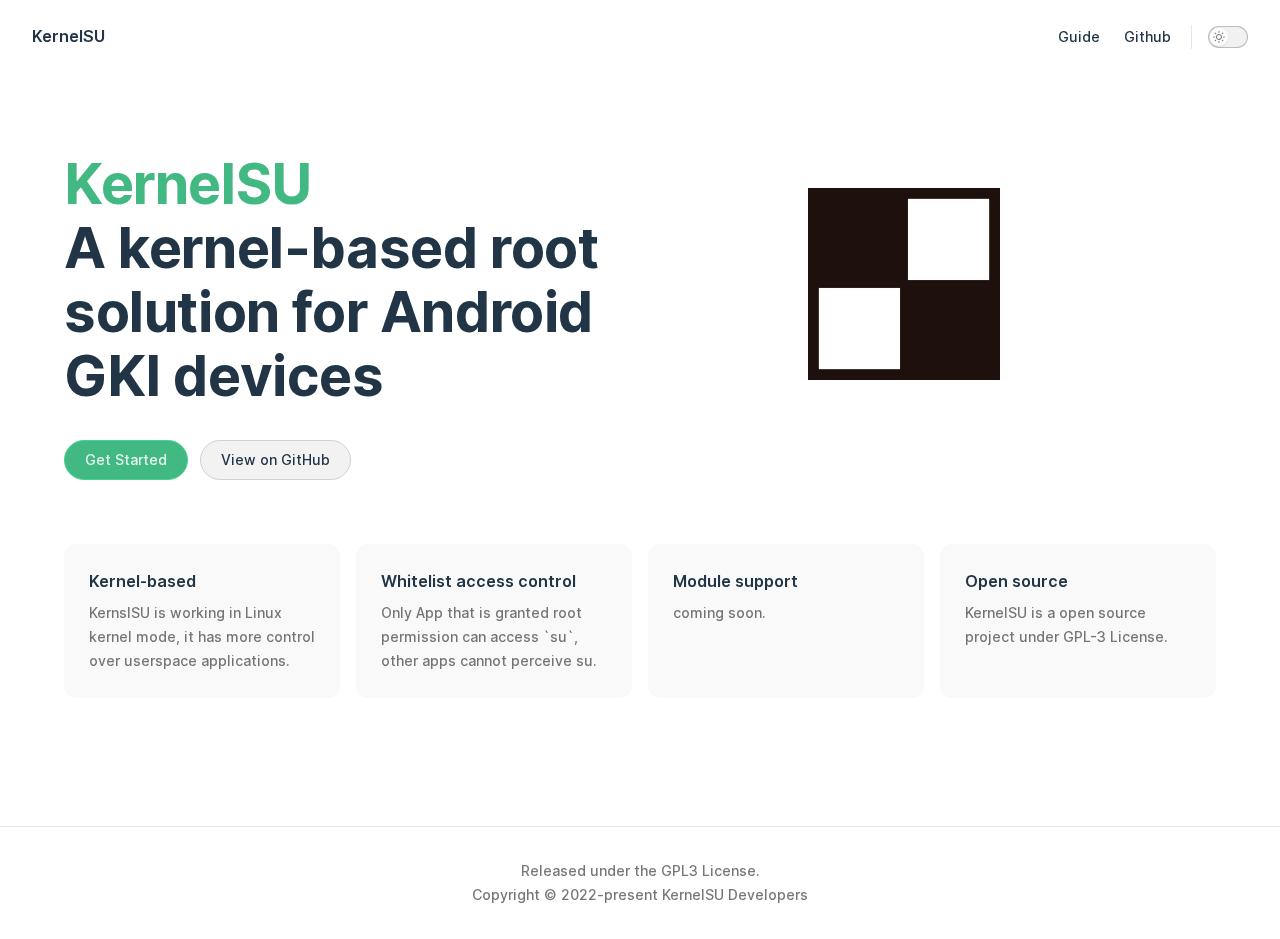
==== index.html @ 9b21b074 "deploy: 6c64096550e14b433582a5b553803258a8ca797a" ====
<!DOCTYPE html>
<html lang="en-US">
  <head>
    <meta charset="utf-8">
    <meta name="viewport" content="width=device-width,initial-scale=1">
    <title>KernelSU | KernelSU</title>
    <meta name="description" content="A kernel-based root solution for Android GKI devices">
    <link rel="stylesheet" href="/assets/style.16cf2de8.css">
    <link rel="modulepreload" href="/assets/app.21a40fd4.js">
    <link rel="modulepreload" href="/assets/index.md.8e94c11c.lean.js">
    
    <script id="check-dark-light">(()=>{const e=localStorage.getItem("vitepress-theme-appearance")||"",a=window.matchMedia("(prefers-color-scheme: dark)").matches;(!e||e==="auto"?a:e==="dark")&&document.documentElement.classList.add("dark")})();</script>
  </head>
  <body>
    <div id="app"><div class="Layout" data-v-f44a984a><!--[--><!--]--><!--[--><span tabindex="-1" data-v-151f2593></span><a href="#VPContent" class="VPSkipLink visually-hidden" data-v-151f2593> Skip to content </a><!--]--><!----><header class="VPNav no-sidebar" data-v-f44a984a data-v-8c0a9870><div class="VPNavBar" data-v-8c0a9870 data-v-1bbed88e><div class="container" data-v-1bbed88e><div class="VPNavBarTitle" data-v-1bbed88e data-v-d5925166><a class="title" href="/" data-v-d5925166><!--[--><!--]--><!----><!--[-->KernelSU<!--]--><!--[--><!--]--></a></div><div class="content" data-v-1bbed88e><!--[--><!--]--><!----><nav aria-labelledby="main-nav-aria-label" class="VPNavBarMenu menu" data-v-1bbed88e data-v-f83db6ba><span id="main-nav-aria-label" class="visually-hidden" data-v-f83db6ba>Main Navigation</span><!--[--><!--[--><a class="VPLink link VPNavBarMenuLink" href="/guide/what-is-kernelsu.html" data-v-f83db6ba data-v-47a2263e data-v-3c355974><!--[-->Guide<!--]--><!----></a><!--]--><!--[--><a class="VPLink link VPNavBarMenuLink" href="https://github.com/tiann/KernelSU" target="_blank" rel="noreferrer" data-v-f83db6ba data-v-47a2263e data-v-3c355974><!--[-->Github<!--]--><!----></a><!--]--><!--]--></nav><!----><div class="VPNavBarAppearance appearance" data-v-1bbed88e data-v-a3e7452b><button class="VPSwitch VPSwitchAppearance" type="button" role="switch" aria-label="toggle dark mode" aria-checked="false" data-v-a3e7452b data-v-481098f9 data-v-eba7420e><span class="check" data-v-eba7420e><span class="icon" data-v-eba7420e><!--[--><svg xmlns="http://www.w3.org/2000/svg" aria-hidden="true" focusable="false" viewbox="0 0 24 24" class="sun" data-v-481098f9><path d="M12,18c-3.3,0-6-2.7-6-6s2.7-6,6-6s6,2.7,6,6S15.3,18,12,18zM12,8c-2.2,0-4,1.8-4,4c0,2.2,1.8,4,4,4c2.2,0,4-1.8,4-4C16,9.8,14.2,8,12,8z"></path><path d="M12,4c-0.6,0-1-0.4-1-1V1c0-0.6,0.4-1,1-1s1,0.4,1,1v2C13,3.6,12.6,4,12,4z"></path><path d="M12,24c-0.6,0-1-0.4-1-1v-2c0-0.6,0.4-1,1-1s1,0.4,1,1v2C13,23.6,12.6,24,12,24z"></path><path d="M5.6,6.6c-0.3,0-0.5-0.1-0.7-0.3L3.5,4.9c-0.4-0.4-0.4-1,0-1.4s1-0.4,1.4,0l1.4,1.4c0.4,0.4,0.4,1,0,1.4C6.2,6.5,5.9,6.6,5.6,6.6z"></path><path d="M19.8,20.8c-0.3,0-0.5-0.1-0.7-0.3l-1.4-1.4c-0.4-0.4-0.4-1,0-1.4s1-0.4,1.4,0l1.4,1.4c0.4,0.4,0.4,1,0,1.4C20.3,20.7,20,20.8,19.8,20.8z"></path><path d="M3,13H1c-0.6,0-1-0.4-1-1s0.4-1,1-1h2c0.6,0,1,0.4,1,1S3.6,13,3,13z"></path><path d="M23,13h-2c-0.6,0-1-0.4-1-1s0.4-1,1-1h2c0.6,0,1,0.4,1,1S23.6,13,23,13z"></path><path d="M4.2,20.8c-0.3,0-0.5-0.1-0.7-0.3c-0.4-0.4-0.4-1,0-1.4l1.4-1.4c0.4-0.4,1-0.4,1.4,0s0.4,1,0,1.4l-1.4,1.4C4.7,20.7,4.5,20.8,4.2,20.8z"></path><path d="M18.4,6.6c-0.3,0-0.5-0.1-0.7-0.3c-0.4-0.4-0.4-1,0-1.4l1.4-1.4c0.4-0.4,1-0.4,1.4,0s0.4,1,0,1.4l-1.4,1.4C18.9,6.5,18.6,6.6,18.4,6.6z"></path></svg><svg xmlns="http://www.w3.org/2000/svg" aria-hidden="true" focusable="false" viewbox="0 0 24 24" class="moon" data-v-481098f9><path d="M12.1,22c-0.3,0-0.6,0-0.9,0c-5.5-0.5-9.5-5.4-9-10.9c0.4-4.8,4.2-8.6,9-9c0.4,0,0.8,0.2,1,0.5c0.2,0.3,0.2,0.8-0.1,1.1c-2,2.7-1.4,6.4,1.3,8.4c2.1,1.6,5,1.6,7.1,0c0.3-0.2,0.7-0.3,1.1-0.1c0.3,0.2,0.5,0.6,0.5,1c-0.2,2.7-1.5,5.1-3.6,6.8C16.6,21.2,14.4,22,12.1,22zM9.3,4.4c-2.9,1-5,3.6-5.2,6.8c-0.4,4.4,2.8,8.3,7.2,8.7c2.1,0.2,4.2-0.4,5.8-1.8c1.1-0.9,1.9-2.1,2.4-3.4c-2.5,0.9-5.3,0.5-7.5-1.1C9.2,11.4,8.1,7.7,9.3,4.4z"></path></svg><!--]--></span></span></button></div><!----><div class="VPFlyout VPNavBarExtra extra" data-v-1bbed88e data-v-e4361c82 data-v-6ffb57d3><button type="button" class="button" aria-haspopup="true" aria-expanded="false" aria-label="extra navigation" data-v-6ffb57d3><svg xmlns="http://www.w3.org/2000/svg" aria-hidden="true" focusable="false" viewbox="0 0 24 24" class="icon" data-v-6ffb57d3><circle cx="12" cy="12" r="2"></circle><circle cx="19" cy="12" r="2"></circle><circle cx="5" cy="12" r="2"></circle></svg></button><div class="menu" data-v-6ffb57d3><div class="VPMenu" data-v-6ffb57d3 data-v-1c5d0cfc><!----><!--[--><!--[--><!----><div class="group" data-v-e4361c82><div class="item appearance" data-v-e4361c82><p class="label" data-v-e4361c82>Appearance</p><div class="appearance-action" data-v-e4361c82><button class="VPSwitch VPSwitchAppearance" type="button" role="switch" aria-label="toggle dark mode" aria-checked="false" data-v-e4361c82 data-v-481098f9 data-v-eba7420e><span class="check" data-v-eba7420e><span class="icon" data-v-eba7420e><!--[--><svg xmlns="http://www.w3.org/2000/svg" aria-hidden="true" focusable="false" viewbox="0 0 24 24" class="sun" data-v-481098f9><path d="M12,18c-3.3,0-6-2.7-6-6s2.7-6,6-6s6,2.7,6,6S15.3,18,12,18zM12,8c-2.2,0-4,1.8-4,4c0,2.2,1.8,4,4,4c2.2,0,4-1.8,4-4C16,9.8,14.2,8,12,8z"></path><path d="M12,4c-0.6,0-1-0.4-1-1V1c0-0.6,0.4-1,1-1s1,0.4,1,1v2C13,3.6,12.6,4,12,4z"></path><path d="M12,24c-0.6,0-1-0.4-1-1v-2c0-0.6,0.4-1,1-1s1,0.4,1,1v2C13,23.6,12.6,24,12,24z"></path><path d="M5.6,6.6c-0.3,0-0.5-0.1-0.7-0.3L3.5,4.9c-0.4-0.4-0.4-1,0-1.4s1-0.4,1.4,0l1.4,1.4c0.4,0.4,0.4,1,0,1.4C6.2,6.5,5.9,6.6,5.6,6.6z"></path><path d="M19.8,20.8c-0.3,0-0.5-0.1-0.7-0.3l-1.4-1.4c-0.4-0.4-0.4-1,0-1.4s1-0.4,1.4,0l1.4,1.4c0.4,0.4,0.4,1,0,1.4C20.3,20.7,20,20.8,19.8,20.8z"></path><path d="M3,13H1c-0.6,0-1-0.4-1-1s0.4-1,1-1h2c0.6,0,1,0.4,1,1S3.6,13,3,13z"></path><path d="M23,13h-2c-0.6,0-1-0.4-1-1s0.4-1,1-1h2c0.6,0,1,0.4,1,1S23.6,13,23,13z"></path><path d="M4.2,20.8c-0.3,0-0.5-0.1-0.7-0.3c-0.4-0.4-0.4-1,0-1.4l1.4-1.4c0.4-0.4,1-0.4,1.4,0s0.4,1,0,1.4l-1.4,1.4C4.7,20.7,4.5,20.8,4.2,20.8z"></path><path d="M18.4,6.6c-0.3,0-0.5-0.1-0.7-0.3c-0.4-0.4-0.4-1,0-1.4l1.4-1.4c0.4-0.4,1-0.4,1.4,0s0.4,1,0,1.4l-1.4,1.4C18.9,6.5,18.6,6.6,18.4,6.6z"></path></svg><svg xmlns="http://www.w3.org/2000/svg" aria-hidden="true" focusable="false" viewbox="0 0 24 24" class="moon" data-v-481098f9><path d="M12.1,22c-0.3,0-0.6,0-0.9,0c-5.5-0.5-9.5-5.4-9-10.9c0.4-4.8,4.2-8.6,9-9c0.4,0,0.8,0.2,1,0.5c0.2,0.3,0.2,0.8-0.1,1.1c-2,2.7-1.4,6.4,1.3,8.4c2.1,1.6,5,1.6,7.1,0c0.3-0.2,0.7-0.3,1.1-0.1c0.3,0.2,0.5,0.6,0.5,1c-0.2,2.7-1.5,5.1-3.6,6.8C16.6,21.2,14.4,22,12.1,22zM9.3,4.4c-2.9,1-5,3.6-5.2,6.8c-0.4,4.4,2.8,8.3,7.2,8.7c2.1,0.2,4.2-0.4,5.8-1.8c1.1-0.9,1.9-2.1,2.4-3.4c-2.5,0.9-5.3,0.5-7.5-1.1C9.2,11.4,8.1,7.7,9.3,4.4z"></path></svg><!--]--></span></span></button></div></div></div><!----><!--]--><!--]--></div></div></div><!--[--><!--]--><button type="button" class="VPNavBarHamburger hamburger" aria-label="mobile navigation" aria-expanded="false" aria-controls="VPNavScreen" data-v-1bbed88e data-v-e5dd9c1c><span class="container" data-v-e5dd9c1c><span class="top" data-v-e5dd9c1c></span><span class="middle" data-v-e5dd9c1c></span><span class="bottom" data-v-e5dd9c1c></span></span></button></div></div></div><!----></header><!----><!----><div class="VPContent is-home" id="VPContent" data-v-f44a984a data-v-d981fe29><div class="VPHome" data-v-d981fe29 data-v-1db23833><!--[--><!--]--><div class="VPHero has-image VPHomeHero" data-v-1db23833 data-v-0a0d4301><div class="container" data-v-0a0d4301><div class="main" data-v-0a0d4301><h1 class="name" data-v-0a0d4301><span class="clip" data-v-0a0d4301>KernelSU</span></h1><p class="text" data-v-0a0d4301>A kernel-based root solution for Android GKI devices</p><!----><div class="actions" data-v-0a0d4301><!--[--><div class="action" data-v-0a0d4301><a class="VPButton medium brand" href="/guide/what-is-kernelsu.html" data-v-0a0d4301 data-v-53dbb8eb>Get Started</a></div><div class="action" data-v-0a0d4301><a class="VPButton medium alt" href="https://github.com/tiann/KernelSU" target="_blank" rel="noreferrer" data-v-0a0d4301 data-v-53dbb8eb>View on GitHub</a></div><!--]--></div></div><div class="image" data-v-0a0d4301><div class="image-container" data-v-0a0d4301><div class="image-bg" data-v-0a0d4301></div><!--[--><img class="VPImage image-src" src="/logo.png" alt="KernelSU" data-v-b7ac6bd3><!--]--></div></div></div></div><!--[--><!--]--><!--[--><!--]--><div class="VPFeatures VPHomeFeatures" data-v-1db23833 data-v-69662dc1><div class="container" data-v-69662dc1><div class="items" data-v-69662dc1><!--[--><div class="grid-4 item" data-v-69662dc1><span class="VPLink VPFeature" data-v-69662dc1 data-v-b8147458 data-v-3c355974><!--[--><article class="box" data-v-b8147458><!----><h2 class="title" data-v-b8147458>Kernel-based</h2><p class="details" data-v-b8147458>KernslSU is working in Linux kernel mode, it has more control over userspace applications.</p><!----></article><!--]--><!----></span></div><div class="grid-4 item" data-v-69662dc1><span class="VPLink VPFeature" data-v-69662dc1 data-v-b8147458 data-v-3c355974><!--[--><article class="box" data-v-b8147458><!----><h2 class="title" data-v-b8147458>Whitelist access control</h2><p class="details" data-v-b8147458>Only App that is granted root permission can access `su`, other apps cannot perceive su.</p><!----></article><!--]--><!----></span></div><div class="grid-4 item" data-v-69662dc1><span class="VPLink VPFeature" data-v-69662dc1 data-v-b8147458 data-v-3c355974><!--[--><article class="box" data-v-b8147458><!----><h2 class="title" data-v-b8147458>Module support</h2><p class="details" data-v-b8147458>coming soon.</p><!----></article><!--]--><!----></span></div><div class="grid-4 item" data-v-69662dc1><span class="VPLink VPFeature" data-v-69662dc1 data-v-b8147458 data-v-3c355974><!--[--><article class="box" data-v-b8147458><!----><h2 class="title" data-v-b8147458>Open source</h2><p class="details" data-v-b8147458>KernelSU is a open source project under GPL-3 License.</p><!----></article><!--]--><!----></span></div><!--]--></div></div></div><!--[--><!--]--><div style="position:relative;" data-v-1db23833><div></div></div></div></div><footer class="VPFooter" data-v-f44a984a data-v-9f24cc86><div class="container" data-v-9f24cc86><p class="message" data-v-9f24cc86>Released under the GPL3 License.</p><p class="copyright" data-v-9f24cc86>Copyright © 2022-present KernelSU Developers</p></div></footer><!--[--><!--]--></div></div>
    <script>__VP_HASH_MAP__ = JSON.parse("{\"guide_how-to-build.md\":\"c4e2e725\",\"guide_installation.md\":\"8d84f8e2\",\"guide_what-is-kernelsu.md\":\"b0ba3f4f\",\"index.md\":\"8e94c11c\"}")</script>
    <script type="module" async src="/assets/app.21a40fd4.js"></script>
    
  </body>
</html>
---- assets/style.16cf2de8.css ----
@font-face{font-family:Inter var;font-weight:100 900;font-display:swap;font-style:normal;font-named-instance:"Regular";src:url(/assets/inter-roman-cyrillic.5f2c6c8c.woff2) format("woff2");unicode-range:U+0301,U+0400-045F,U+0490-0491,U+04B0-04B1,U+2116}@font-face{font-family:Inter var;font-weight:100 900;font-display:swap;font-style:normal;font-named-instance:"Regular";src:url(/assets/inter-roman-cyrillic-ext.e75737ce.woff2) format("woff2");unicode-range:U+0460-052F,U+1C80-1C88,U+20B4,U+2DE0-2DFF,U+A640-A69F,U+FE2E-FE2F}@font-face{font-family:Inter var;font-weight:100 900;font-display:swap;font-style:normal;font-named-instance:"Regular";src:url(/assets/inter-roman-greek.d5a6d92a.woff2) format("woff2");unicode-range:U+0370-03FF}@font-face{font-family:Inter var;font-weight:100 900;font-display:swap;font-style:normal;font-named-instance:"Regular";src:url(/assets/inter-roman-greek-ext.ab0619bc.woff2) format("woff2");unicode-range:U+1F00-1FFF}@font-face{font-family:Inter var;font-weight:100 900;font-display:swap;font-style:normal;font-named-instance:"Regular";src:url(/assets/inter-roman-latin.2ed14f66.woff2) format("woff2");unicode-range:U+0000-00FF,U+0131,U+0152-0153,U+02BB-02BC,U+02C6,U+02DA,U+02DC,U+2000-206F,U+2074,U+20AC,U+2122,U+2191,U+2193,U+2212,U+2215,U+FEFF,U+FFFD}@font-face{font-family:Inter var;font-weight:100 900;font-display:swap;font-style:normal;font-named-instance:"Regular";src:url(/assets/inter-roman-latin-ext.0030eebd.woff2) format("woff2");unicode-range:U+0100-024F,U+0259,U+1E00-1EFF,U+2020,U+20A0-20AB,U+20AD-20CF,U+2113,U+2C60-2C7F,U+A720-A7FF}@font-face{font-family:Inter var;font-weight:100 900;font-display:swap;font-style:normal;font-named-instance:"Regular";src:url(/assets/inter-roman-vietnamese.14ce25a6.woff2) format("woff2");unicode-range:U+0102-0103,U+0110-0111,U+0128-0129,U+0168-0169,U+01A0-01A1,U+01AF-01B0,U+1EA0-1EF9,U+20AB}@font-face{font-family:Inter var;font-weight:100 900;font-display:swap;font-style:italic;font-named-instance:"Italic";src:url(/assets/inter-italic-cyrillic.ea42a392.woff2) format("woff2");unicode-range:U+0301,U+0400-045F,U+0490-0491,U+04B0-04B1,U+2116}@font-face{font-family:Inter var;font-weight:100 900;font-display:swap;font-style:italic;font-named-instance:"Italic";src:url(/assets/inter-italic-cyrillic-ext.33bd5a8e.woff2) format("woff2");unicode-range:U+0460-052F,U+1C80-1C88,U+20B4,U+2DE0-2DFF,U+A640-A69F,U+FE2E-FE2F}@font-face{font-family:Inter var;font-weight:100 900;font-display:swap;font-style:italic;font-named-instance:"Italic";src:url(/assets/inter-italic-greek.8f4463c4.woff2) format("woff2");unicode-range:U+0370-03FF}@font-face{font-family:Inter var;font-weight:100 900;font-display:swap;font-style:italic;font-named-instance:"Italic";src:url(/assets/inter-italic-greek-ext.4fbe9427.woff2) format("woff2");unicode-range:U+1F00-1FFF}@font-face{font-family:Inter var;font-weight:100 900;font-display:swap;font-style:italic;font-named-instance:"Italic";src:url(/assets/inter-italic-latin.bd3b6f56.woff2) format("woff2");unicode-range:U+0000-00FF,U+0131,U+0152-0153,U+02BB-02BC,U+02C6,U+02DA,U+02DC,U+2000-206F,U+2074,U+20AC,U+2122,U+2191,U+2193,U+2212,U+2215,U+FEFF,U+FFFD}@font-face{font-family:Inter var;font-weight:100 900;font-display:swap;font-style:italic;font-named-instance:"Italic";src:url(/assets/inter-italic-latin-ext.bd8920cc.woff2) format("woff2");unicode-range:U+0100-024F,U+0259,U+1E00-1EFF,U+2020,U+20A0-20AB,U+20AD-20CF,U+2113,U+2C60-2C7F,U+A720-A7FF}@font-face{font-family:Inter var;font-weight:100 900;font-display:swap;font-style:italic;font-named-instance:"Italic";src:url(/assets/inter-italic-vietnamese.6ce511fb.woff2) format("woff2");unicode-range:U+0102-0103,U+0110-0111,U+0128-0129,U+0168-0169,U+01A0-01A1,U+01AF-01B0,U+1EA0-1EF9,U+20AB}:root{--vp-c-white: #ffffff;--vp-c-white-soft: #f9f9f9;--vp-c-white-mute: #f1f1f1;--vp-c-black: #1a1a1a;--vp-c-black-pure: #000000;--vp-c-black-soft: #242424;--vp-c-black-mute: #2f2f2f;--vp-c-gray: #8e8e8e;--vp-c-gray-light-1: #aeaeae;--vp-c-gray-light-2: #c7c7c7;--vp-c-gray-light-3: #d1d1d1;--vp-c-gray-light-4: #e5e5e5;--vp-c-gray-light-5: #f2f2f2;--vp-c-gray-dark-1: #636363;--vp-c-gray-dark-2: #484848;--vp-c-gray-dark-3: #3a3a3a;--vp-c-gray-dark-4: #282828;--vp-c-gray-dark-5: #202020;--vp-c-divider-light-1: rgba(60, 60, 60, .29);--vp-c-divider-light-2: rgba(60, 60, 60, .12);--vp-c-divider-dark-1: rgba(84, 84, 84, .65);--vp-c-divider-dark-2: rgba(84, 84, 84, .48);--vp-c-text-light-1: var(--vp-c-indigo);--vp-c-text-light-2: rgba(60, 60, 60, .7);--vp-c-text-light-3: rgba(60, 60, 60, .33);--vp-c-text-light-4: rgba(60, 60, 60, .18);--vp-c-text-dark-1: rgba(255, 255, 255, .87);--vp-c-text-dark-2: rgba(235, 235, 235, .6);--vp-c-text-dark-3: rgba(235, 235, 235, .38);--vp-c-text-dark-4: rgba(235, 235, 235, .18);--vp-c-indigo: #213547;--vp-c-indigo-soft: #476582;--vp-c-indigo-light: #aac8e4;--vp-c-indigo-lighter: #c9def1;--vp-c-indigo-dark: #1d2f3f;--vp-c-indigo-darker: #14212e;--vp-c-green: #42b883;--vp-c-green-light: #42d392;--vp-c-green-lighter: #35eb9a;--vp-c-green-dark: #33a06f;--vp-c-green-darker: #155f3e;--vp-c-green-dimm-1: rgba(66, 184, 131, .5);--vp-c-green-dimm-2: rgba(66, 184, 131, .25);--vp-c-green-dimm-3: rgba(66, 184, 131, .05);--vp-c-yellow: #ffc517;--vp-c-yellow-light: #fcd253;--vp-c-yellow-lighter: #fcfc7c;--vp-c-yellow-dark: #e0ad15;--vp-c-yellow-darker: #ad850e;--vp-c-yellow-dimm-1: rgba(255, 197, 23, .5);--vp-c-yellow-dimm-2: rgba(255, 197, 23, .25);--vp-c-yellow-dimm-3: rgba(255, 197, 23, .05);--vp-c-red: #ed3c50;--vp-c-red-light: #f54e82;--vp-c-red-lighter: #fd1d7c;--vp-c-red-dark: #cd2d3f;--vp-c-red-darker: #ab2131;--vp-c-red-dimm-1: rgba(237, 60, 80, .5);--vp-c-red-dimm-2: rgba(237, 60, 80, .25);--vp-c-red-dimm-3: rgba(237, 60, 80, .05)}:root{--vp-c-bg: var(--vp-c-white);--vp-c-bg-soft: var(--vp-c-white-soft);--vp-c-bg-mute: var(--vp-c-white-mute);--vp-c-bg-alt: var(--vp-c-white-soft);--vp-c-bg-alpha-with-backdrop: rgba(255, 255, 255, .7);--vp-c-bg-alpha-without-backdrop: rgba(255, 255, 255, .95);--vp-c-bg-backdrop: rgba(0, 0, 0, .6);--vp-c-divider: var(--vp-c-divider-light-1);--vp-c-divider-light: var(--vp-c-divider-light-2);--vp-c-divider-inverse: var(--vp-c-divider-dark-1);--vp-c-divider-inverse-light: var(--vp-c-divider-dark-2);--vp-c-text-1: var(--vp-c-text-light-1);--vp-c-text-2: var(--vp-c-text-light-2);--vp-c-text-3: var(--vp-c-text-light-3);--vp-c-text-4: var(--vp-c-text-light-4);--vp-c-text-inverse-1: var(--vp-c-text-dark-1);--vp-c-text-inverse-2: var(--vp-c-text-dark-2);--vp-c-text-inverse-3: var(--vp-c-text-dark-3);--vp-c-text-inverse-4: var(--vp-c-text-dark-4);--vp-c-text-code: var(--vp-c-indigo-soft);--vp-c-brand: var(--vp-c-green);--vp-c-brand-light: var(--vp-c-green-light);--vp-c-brand-lighter: var(--vp-c-green-lighter);--vp-c-brand-dark: var(--vp-c-green-dark);--vp-c-brand-darker: var(--vp-c-green-darker);--vp-c-sponsor: #fd1d7c}.dark{--vp-c-bg: var(--vp-c-black-soft);--vp-c-bg-soft: var(--vp-c-black-mute);--vp-c-bg-mute: var(--vp-c-gray-dark-3);--vp-c-bg-alt: var(--vp-c-black);--vp-c-bg-alpha-with-backdrop: rgba(36, 36, 36, .7);--vp-c-bg-alpha-without-backdrop: rgba(36, 36, 36, .95);--vp-c-divider: var(--vp-c-divider-dark-1);--vp-c-divider-light: var(--vp-c-divider-dark-2);--vp-c-divider-inverse: var(--vp-c-divider-light-1);--vp-c-divider-inverse-light: var(--vp-c-divider-light-2);--vp-c-text-1: var(--vp-c-text-dark-1);--vp-c-text-2: var(--vp-c-text-dark-2);--vp-c-text-3: var(--vp-c-text-dark-3);--vp-c-text-4: var(--vp-c-text-dark-4);--vp-c-text-inverse-1: var(--vp-c-text-light-1);--vp-c-text-inverse-2: var(--vp-c-text-light-2);--vp-c-text-inverse-3: var(--vp-c-text-light-3);--vp-c-text-inverse-4: var(--vp-c-text-light-4);--vp-c-text-code: var(--vp-c-indigo-lighter)}:root{--vp-font-family-base: "Inter var", "Inter", ui-sans-serif, system-ui, -apple-system, BlinkMacSystemFont, "Segoe UI", Roboto, "Helvetica Neue", Helvetica, Arial, "Noto Sans", sans-serif, "Apple Color Emoji", "Segoe UI Emoji", "Segoe UI Symbol", "Noto Color Emoji";--vp-font-family-mono: ui-monospace, SFMono-Regular, "SF Mono", Menlo, Monaco, Consolas, "Liberation Mono", "Courier New", monospace}:root{--vp-shadow-1: 0 1px 2px rgba(0, 0, 0, .04), 0 1px 2px rgba(0, 0, 0, .06);--vp-shadow-2: 0 3px 12px rgba(0, 0, 0, .07), 0 1px 4px rgba(0, 0, 0, .07);--vp-shadow-3: 0 12px 32px rgba(0, 0, 0, .1), 0 2px 6px rgba(0, 0, 0, .08);--vp-shadow-4: 0 14px 44px rgba(0, 0, 0, .12), 0 3px 9px rgba(0, 0, 0, .12);--vp-shadow-5: 0 18px 56px rgba(0, 0, 0, .16), 0 4px 12px rgba(0, 0, 0, .16)}:root{--vp-z-index-local-nav: 10;--vp-z-index-nav: 20;--vp-z-index-layout-top: 30;--vp-z-index-backdrop: 40;--vp-z-index-sidebar: 50;--vp-z-index-footer: 60}:root{--vp-icon-copy: url("data:image/svg+xml,%3Csvg xmlns='http://www.w3.org/2000/svg' fill='none' height='20' width='20' stroke='rgba(128,128,128,1)' stroke-width='2' viewBox='0 0 24 24'%3E%3Cpath stroke-linecap='round' stroke-linejoin='round' d='M9 5H7a2 2 0 0 0-2 2v12a2 2 0 0 0 2 2h10a2 2 0 0 0 2-2V7a2 2 0 0 0-2-2h-2M9 5a2 2 0 0 0 2 2h2a2 2 0 0 0 2-2M9 5a2 2 0 0 1 2-2h2a2 2 0 0 1 2 2'/%3E%3C/svg%3E");--vp-icon-copied: url("data:image/svg+xml,%3Csvg xmlns='http://www.w3.org/2000/svg' fill='none' height='20' width='20' stroke='rgba(128,128,128,1)' stroke-width='2' viewBox='0 0 24 24'%3E%3Cpath stroke-linecap='round' stroke-linejoin='round' d='M9 5H7a2 2 0 0 0-2 2v12a2 2 0 0 0 2 2h10a2 2 0 0 0 2-2V7a2 2 0 0 0-2-2h-2M9 5a2 2 0 0 0 2 2h2a2 2 0 0 0 2-2M9 5a2 2 0 0 1 2-2h2a2 2 0 0 1 2 2m-6 9 2 2 4-4'/%3E%3C/svg%3E")}:root{--vp-layout-max-width: 1440px}:root{--vp-code-line-height: 1.7;--vp-code-font-size: .875em;--vp-code-block-color: var(--vp-c-text-dark-1);--vp-code-block-bg: #292d3e;--vp-code-line-highlight-color: rgba(0, 0, 0, .5);--vp-code-line-number-color: var(--vp-c-text-dark-3);--vp-code-line-diff-add-color: rgba(125, 191, 123, .1);--vp-code-line-diff-add-symbol-color: rgba(125, 191, 123, .5);--vp-code-line-diff-remove-color: rgba(255, 128, 128, .05);--vp-code-line-diff-remove-symbol-color: rgba(255, 128, 128, .5);--vp-code-line-error-color: var(--vp-c-red-dimm-2);--vp-code-line-warning-color: var(--vp-c-yellow-dimm-2);--vp-code-copy-code-hover-bg: rgba(255, 255, 255, .05);--vp-code-copy-code-active-text: var(--vp-c-text-dark-2);--vp-code-tab-text-color: var(--vp-c-text-dark-2);--vp-code-tab-bg: var(--vp-code-block-bg);--vp-code-tab-divider: var(--vp-c-divider-dark-2);--vp-code-tab-hover-text-color: var(--vp-c-text-dark-1);--vp-code-tab-active-text-color: var(--vp-c-text-dark-1);--vp-code-tab-active-bar-color: var(--vp-c-brand)}.dark{--vp-code-block-bg: var(--vp-c-black)}:root{--vp-button-brand-border: var(--vp-c-brand-light);--vp-button-brand-text: var(--vp-c-text-dark-1);--vp-button-brand-bg: var(--vp-c-brand);--vp-button-brand-hover-border: var(--vp-c-brand-light);--vp-button-brand-hover-text: var(--vp-c-text-dark-1);--vp-button-brand-hover-bg: var(--vp-c-brand-light);--vp-button-brand-active-border: var(--vp-c-brand-light);--vp-button-brand-active-text: var(--vp-c-text-dark-1);--vp-button-brand-active-bg: var(--vp-button-brand-bg);--vp-button-alt-border: var(--vp-c-gray-light-3);--vp-button-alt-text: var(--vp-c-text-light-1);--vp-button-alt-bg: var(--vp-c-gray-light-5);--vp-button-alt-hover-border: var(--vp-c-gray-light-3);--vp-button-alt-hover-text: var(--vp-c-text-light-1);--vp-button-alt-hover-bg: var(--vp-c-gray-light-4);--vp-button-alt-active-border: var(--vp-c-gray-light-3);--vp-button-alt-active-text: var(--vp-c-text-light-1);--vp-button-alt-active-bg: var(--vp-c-gray-light-3);--vp-button-sponsor-border: var(--vp-c-gray-light-3);--vp-button-sponsor-text: var(--vp-c-text-light-2);--vp-button-sponsor-bg: transparent;--vp-button-sponsor-hover-border: var(--vp-c-sponsor);--vp-button-sponsor-hover-text: var(--vp-c-sponsor);--vp-button-sponsor-hover-bg: transparent;--vp-button-sponsor-active-border: var(--vp-c-sponsor);--vp-button-sponsor-active-text: var(--vp-c-sponsor);--vp-button-sponsor-active-bg: transparent}.dark{--vp-button-brand-border: var(--vp-c-brand-light);--vp-button-brand-text: var(--vp-c-text-dark-1);--vp-button-brand-bg: var(--vp-c-brand-dark);--vp-button-brand-hover-border: var(--vp-c-brand-lighter);--vp-button-brand-hover-text: var(--vp-c-text-dark-1);--vp-button-brand-hover-bg: var(--vp-c-brand);--vp-button-brand-active-border: var(--vp-c-brand-lighter);--vp-button-brand-active-text: var(--vp-c-text-dark-1);--vp-button-brand-active-bg: var(--vp-button-brand-bg);--vp-button-alt-border: var(--vp-c-gray-dark-2);--vp-button-alt-text: var(--vp-c-text-dark-1);--vp-button-alt-bg: var(--vp-c-bg-mute);--vp-button-alt-hover-border: var(--vp-c-gray-dark-2);--vp-button-alt-hover-text: var(--vp-c-text-dark-1);--vp-button-alt-hover-bg: var(--vp-c-gray-dark-2);--vp-button-alt-active-border: var(--vp-c-gray-dark-2);--vp-button-alt-active-text: var(--vp-c-text-dark-1);--vp-button-alt-active-bg: var(--vp-button-alt-bg);--vp-button-sponsor-border: var(--vp-c-gray-dark-1);--vp-button-sponsor-text: var(--vp-c-text-dark-2)}:root{--vp-custom-block-code-font-size: 13px;--vp-custom-block-info-border: var(--vp-c-divider-light);--vp-custom-block-info-text: var(--vp-c-text-2);--vp-custom-block-info-bg: var(--vp-c-white-soft);--vp-custom-block-info-code-bg: var(--vp-c-gray-light-4);--vp-custom-block-tip-border: var(--vp-c-green-dimm-1);--vp-custom-block-tip-text: var(--vp-c-green-darker);--vp-custom-block-tip-bg: var(--vp-c-green-dimm-3);--vp-custom-block-tip-code-bg: var(--vp-custom-block-tip-bg);--vp-custom-block-warning-border: var(--vp-c-yellow-dimm-1);--vp-custom-block-warning-text: var(--vp-c-yellow-darker);--vp-custom-block-warning-bg: var(--vp-c-yellow-dimm-3);--vp-custom-block-warning-code-bg: var(--vp-custom-block-warning-bg);--vp-custom-block-danger-border: var(--vp-c-red-dimm-1);--vp-custom-block-danger-text: var(--vp-c-red-darker);--vp-custom-block-danger-bg: var(--vp-c-red-dimm-3);--vp-custom-block-danger-code-bg: var(--vp-custom-block-danger-bg);--vp-custom-block-details-border: var(--vp-custom-block-info-border);--vp-custom-block-details-text: var(--vp-custom-block-info-text);--vp-custom-block-details-bg: var(--vp-custom-block-info-bg);--vp-custom-block-details-code-bg: var(--vp-custom-block-details-bg)}.dark{--vp-custom-block-info-border: var(--vp-c-divider-light);--vp-custom-block-info-bg: var(--vp-c-black-mute);--vp-custom-block-info-code-bg: var(--vp-c-gray-dark-4);--vp-custom-block-tip-border: var(--vp-c-green-dimm-2);--vp-custom-block-tip-text: var(--vp-c-green-light);--vp-custom-block-warning-border: var(--vp-c-yellow-dimm-2);--vp-custom-block-warning-text: var(--vp-c-yellow-light);--vp-custom-block-danger-border: var(--vp-c-red-dimm-2);--vp-custom-block-danger-text: var(--vp-c-red-light)}:root{--vp-nav-height: var(--vp-nav-height-mobile);--vp-nav-height-mobile: 56px;--vp-nav-height-desktop: 72px}@media (min-width: 960px){:root{--vp-nav-height: var(--vp-nav-height-desktop)}}:root{--vp-sidebar-width: 272px}:root{--vp-home-hero-name-color: var(--vp-c-brand);--vp-home-hero-name-background: transparent;--vp-home-hero-image-background-image: none;--vp-home-hero-image-filter: none}:root{--vp-badge-info-border: var(--vp-c-divider-light);--vp-badge-info-text: var(--vp-c-text-2);--vp-badge-info-bg: var(--vp-c-white-soft);--vp-badge-tip-border: var(--vp-c-green-dimm-1);--vp-badge-tip-text: var(--vp-c-green-darker);--vp-badge-tip-bg: var(--vp-c-green-dimm-3);--vp-badge-warning-border: var(--vp-c-yellow-dimm-1);--vp-badge-warning-text: var(--vp-c-yellow-darker);--vp-badge-warning-bg: var(--vp-c-yellow-dimm-3);--vp-badge-danger-border: var(--vp-c-red-dimm-1);--vp-badge-danger-text: var(--vp-c-red-darker);--vp-badge-danger-bg: var(--vp-c-red-dimm-3)}.dark{--vp-badge-info-border: var(--vp-c-divider-light);--vp-badge-info-bg: var(--vp-c-black-mute);--vp-badge-tip-border: var(--vp-c-green-dimm-2);--vp-badge-tip-text: var(--vp-c-green-light);--vp-badge-warning-border: var(--vp-c-yellow-dimm-2);--vp-badge-warning-text: var(--vp-c-yellow-light);--vp-badge-danger-border: var(--vp-c-red-dimm-2);--vp-badge-danger-text: var(--vp-c-red-light)}*,:before,:after{box-sizing:border-box}html{line-height:1.4;font-size:16px;-webkit-text-size-adjust:100%}html.dark{color-scheme:dark}body{margin:0;width:100%;min-width:320px;min-height:100vh;line-height:24px;font-family:var(--vp-font-family-base);font-size:16px;font-weight:400;color:var(--vp-c-text-1);background-color:var(--vp-c-bg);direction:ltr;font-synthesis:none;text-rendering:optimizeLegibility;-webkit-font-smoothing:antialiased;-moz-osx-font-smoothing:grayscale}main{display:block}h1,h2,h3,h4,h5,h6{margin:0;line-height:24px;font-size:16px;font-weight:400}p{margin:0}strong,b{font-weight:600}a,area,button,[role=button],input,label,select,summary,textarea{touch-action:manipulation}a{color:inherit;text-decoration:inherit}ol,ul{list-style:none;margin:0;padding:0}blockquote{margin:0}pre,code,kbd,samp{font-family:var(--vp-font-family-mono)}img,svg,video,canvas,audio,iframe,embed,object{display:block}figure{margin:0}img,video{max-width:100%;height:auto}button,input,optgroup,select,textarea{border:0;padding:0;line-height:inherit;color:inherit}button{padding:0;font-family:inherit;background-color:transparent;background-image:none}button:enabled,[role=button]:enabled{cursor:pointer}button:focus,button:focus-visible{outline:1px dotted;outline:4px auto -webkit-focus-ring-color}button:focus:not(:focus-visible){outline:none!important}input:focus,textarea:focus,select:focus{outline:none}table{border-collapse:collapse}input{background-color:transparent}input:-ms-input-placeholder,textarea:-ms-input-placeholder{color:var(--vp-c-text-3)}input::-ms-input-placeholder,textarea::-ms-input-placeholder{color:var(--vp-c-text-3)}input::placeholder,textarea::placeholder{color:var(--vp-c-text-3)}input::-webkit-outer-spin-button,input::-webkit-inner-spin-button{-webkit-appearance:none;margin:0}input[type=number]{-moz-appearance:textfield}textarea{resize:vertical}select{-webkit-appearance:none}fieldset{margin:0;padding:0}h1,h2,h3,h4,h5,h6,p{overflow-wrap:break-word}vite-error-overlay{z-index:9999}.visually-hidden{position:absolute;width:1px;height:1px;white-space:nowrap;clip:rect(0 0 0 0);clip-path:inset(50%);overflow:hidden}.custom-block{border:1px solid transparent;border-radius:8px;padding:16px 16px 8px;line-height:24px;font-size:14px;color:var(--vp-c-text-2)}.custom-block.info{border-color:var(--vp-custom-block-info-border);color:var(--vp-custom-block-info-text);background-color:var(--vp-custom-block-info-bg)}.custom-block.info code{background-color:var(--vp-custom-block-info-code-bg)}.custom-block.tip{border-color:var(--vp-custom-block-tip-border);color:var(--vp-custom-block-tip-text);background-color:var(--vp-custom-block-tip-bg)}.custom-block.tip code{background-color:var(--vp-custom-block-tip-code-bg)}.custom-block.warning{border-color:var(--vp-custom-block-warning-border);color:var(--vp-custom-block-warning-text);background-color:var(--vp-custom-block-warning-bg)}.custom-block.warning code{background-color:var(--vp-custom-block-warning-code-bg)}.custom-block.danger{border-color:var(--vp-custom-block-danger-border);color:var(--vp-custom-block-danger-text);background-color:var(--vp-custom-block-danger-bg)}.custom-block.danger code{background-color:var(--vp-custom-block-danger-code-bg)}.custom-block.details{border-color:var(--vp-custom-block-details-border);color:var(--vp-custom-block-details-text);background-color:var(--vp-custom-block-details-bg)}.custom-block.details code{background-color:var(--vp-custom-block-details-code-bg)}.custom-block-title{font-weight:700}.custom-block p+p{margin:8px 0}.custom-block.details summary{margin:0 0 8px;font-weight:700}.custom-block.details summary+p{margin:8px 0}.custom-block a{color:inherit;font-weight:600;text-decoration:underline;transition:opacity .25s}.custom-block a:hover{opacity:.6}.custom-block code{font-size:var(--vp-custom-block-code-font-size)}.dark .vp-code-light{display:none}html:not(.dark) .vp-code-dark{display:none}.vp-code-group{margin-top:16px}.vp-code-group .tabs{position:relative;display:flex;margin-right:-24px;margin-left:-24px;padding:0 12px;background-color:var(--vp-code-tab-bg);overflow:auto}.vp-code-group .tabs:after{position:absolute;right:0;bottom:0;left:0;height:1px;background-color:var(--vp-code-tab-divider);content:""}@media (min-width: 640px){.vp-code-group .tabs{margin-right:0;margin-left:0;border-radius:8px 8px 0 0}}.vp-code-group .tabs input{position:absolute;opacity:0;pointer-events:none}.vp-code-group .tabs label{position:relative;display:inline-block;border-bottom:1px solid transparent;padding:0 12px;line-height:48px;font-size:14px;font-weight:500;color:var(--vp-code-tab-text-color);background-color:var(--vp-code-tab-bg);white-space:nowrap;cursor:pointer;transition:color .25s}.vp-code-group .tabs label:after{position:absolute;right:8px;bottom:-1px;left:8px;z-index:10;height:1px;content:"";background-color:transparent;transition:background-color .25s}.vp-code-group label:hover{color:var(--vp-code-tab-hover-text-color)}.vp-code-group input:checked+label{color:var(--vp-code-tab-active-text-color)}.vp-code-group input:checked+label:after{background-color:var(--vp-code-tab-active-bar-color)}.vp-code-group div[class*=language-]{display:none;margin-top:0!important;border-top-left-radius:0!important;border-top-right-radius:0!important}.vp-code-group div[class*=language-].active{display:block}.vp-doc h1,.vp-doc h2,.vp-doc h3,.vp-doc h4,.vp-doc h5,.vp-doc h6{position:relative;font-weight:600;outline:none}.vp-doc h1{letter-spacing:-.02em;line-height:40px;font-size:28px}.vp-doc h2{margin:48px 0 16px;border-top:1px solid var(--vp-c-divider-light);padding-top:24px;letter-spacing:-.02em;line-height:32px;font-size:24px}.vp-doc h3{margin:32px 0 0;letter-spacing:-.01em;line-height:28px;font-size:20px}.vp-doc .header-anchor{float:left;margin-left:-.87em;padding-right:.23em;font-weight:500;user-select:none;opacity:0;transition:color .25s,opacity .25s}.vp-doc h1:hover .header-anchor,.vp-doc h1 .header-anchor:focus,.vp-doc h2:hover .header-anchor,.vp-doc h2 .header-anchor:focus,.vp-doc h3:hover .header-anchor,.vp-doc h3 .header-anchor:focus,.vp-doc h4:hover .header-anchor,.vp-doc h4 .header-anchor:focus,.vp-doc h5:hover .header-anchor,.vp-doc h5 .header-anchor:focus,.vp-doc h6:hover .header-anchor,.vp-doc h6 .header-anchor:focus{opacity:1}@media (min-width: 768px){.vp-doc h1{letter-spacing:-.02em;line-height:40px;font-size:32px}}.vp-doc p,.vp-doc summary{margin:16px 0}.vp-doc p{line-height:28px}.vp-doc blockquote{margin:16px 0;border-left:2px solid var(--vp-c-divider);padding-left:16px;transition:border-color .5s}.vp-doc blockquote>p{margin:0;font-size:16px;color:var(--vp-c-text-2);transition:color .5s}.vp-doc a{font-weight:500;color:var(--vp-c-brand);text-decoration-style:dotted;transition:color .25s}.vp-doc a:hover{color:var(--vp-c-brand-dark)}.vp-doc strong{font-weight:600}.vp-doc ul,.vp-doc ol{padding-left:1.25rem;margin:16px 0}.vp-doc ul{list-style:disc}.vp-doc ol{list-style:decimal}.vp-doc li+li{margin-top:8px}.vp-doc li>ol,.vp-doc li>ul{margin:8px 0 0}.vp-doc table{display:block;border-collapse:collapse;margin:20px 0;overflow-x:auto}.vp-doc tr{border-top:1px solid var(--vp-c-divider);transition:background-color .5s}.vp-doc tr:nth-child(2n){background-color:var(--vp-c-bg-soft)}.vp-doc th,.vp-doc td{border:1px solid var(--vp-c-divider);padding:12px 16px}.vp-doc th{font-size:16px;font-weight:600;background-color:var(--vp-c-white-soft)}.dark .vp-doc th{background-color:var(--vp-c-black)}.vp-doc hr{margin:16px 0;border:none;border-top:1px solid var(--vp-c-divider-light)}.vp-doc .custom-block{margin:16px 0}.vp-doc .custom-block p{margin:8px 0;line-height:24px}.vp-doc .custom-block p:first-child{margin:0}.vp-doc .custom-block a{color:inherit;font-weight:600;text-decoration:underline;transition:opacity .25s}.vp-doc .custom-block a:hover{opacity:.6}.vp-doc .custom-block code{font-size:var(--vp-custom-block-code-font-size);font-weight:700;color:inherit}.vp-doc .custom-block div[class*=language-]{margin:8px 0}.vp-doc .custom-block div[class*=language-] code{font-weight:400;background-color:transparent}.vp-doc :not(pre,h1,h2,h3,h4,h5,h6)>code{font-size:var(--vp-code-font-size)}.vp-doc :not(pre)>code{border-radius:4px;padding:3px 6px;color:var(--vp-c-text-code);background-color:var(--vp-c-bg-mute);transition:color .5s,background-color .5s}.vp-doc h1>code,.vp-doc h2>code,.vp-doc h3>code{font-size:.9em}.vp-doc a>code{color:var(--vp-c-brand);transition:color .25s}.vp-doc a:hover>code{color:var(--vp-c-brand-dark)}.vp-doc div[class*=language-]{position:relative;margin:16px -24px;background-color:var(--vp-code-block-bg);overflow-x:auto;transition:background-color .5s}@media (min-width: 640px){.vp-doc div[class*=language-]{border-radius:8px;margin:16px 0}}@media (max-width: 639px){.vp-doc li div[class*=language-]{border-radius:8px 0 0 8px}}.vp-doc div[class*=language-]+div[class*=language-],.vp-doc div[class$=-api]+div[class*=language-],.vp-doc div[class*=language-]+div[class$=-api]>div[class*=language-]{margin-top:-8px}.vp-doc [class*=language-] pre,.vp-doc [class*=language-] code{text-align:left;white-space:pre;word-spacing:normal;word-break:normal;word-wrap:normal;-moz-tab-size:4;-o-tab-size:4;tab-size:4;-webkit-hyphens:none;-moz-hyphens:none;-ms-hyphens:none;hyphens:none}.vp-doc [class*=language-] pre{position:relative;z-index:1;margin:0;padding:16px 0;background:transparent;overflow-x:auto}.vp-doc [class*=language-] code{display:block;padding:0 24px;width:fit-content;min-width:100%;line-height:var(--vp-code-line-height);font-size:var(--vp-code-font-size);color:var(--vp-code-block-color);transition:color .5s}.vp-doc [class*=language-] code .highlighted{background-color:var(--vp-code-line-highlight-color);transition:background-color .5s;margin:0 -24px;padding:0 24px;width:calc(100% + 48px);display:inline-block}.vp-doc [class*=language-] code .highlighted.error{background-color:var(--vp-code-line-error-color)}.vp-doc [class*=language-] code .highlighted.warning{background-color:var(--vp-code-line-warning-color)}.vp-doc [class*=language-] code .diff{transition:background-color .5s;margin:0 -24px;padding:0 24px;width:calc(100% + 48px);display:inline-block}.vp-doc [class*=language-] code .diff:before{position:absolute;left:1rem}.vp-doc [class*=language-] .has-focused-lines .line:not(.has-focus){filter:blur(.095rem);opacity:.4;transition:filter .35s,opacity .35s}.vp-doc [class*=language-] .has-focused-lines .line:not(.has-focus){opacity:.7;transition:filter .35s,opacity .35s}.vp-doc [class*=language-]:hover .has-focused-lines .line:not(.has-focus){filter:blur(0);opacity:1}.vp-doc [class*=language-] code .diff.remove{background-color:var(--vp-code-line-diff-remove-color);opacity:.7}.vp-doc [class*=language-] code .diff.remove:before{content:"-";color:var(--vp-code-line-diff-remove-symbol-color)}.vp-doc [class*=language-] code .diff.add{background-color:var(--vp-code-line-diff-add-color)}.vp-doc [class*=language-] code .diff.add:before{content:"+";color:var(--vp-code-line-diff-add-symbol-color)}.vp-doc div[class*=language-].line-numbers-mode{padding-left:32px}.vp-doc .line-numbers-wrapper{position:absolute;top:0;bottom:0;left:0;z-index:3;border-right:1px solid var(--vp-c-divider-dark-2);padding-top:16px;width:32px;text-align:center;font-family:var(--vp-font-family-mono);line-height:var(--vp-code-line-height);font-size:var(--vp-code-font-size);color:var(--vp-code-line-number-color);transition:border-color .5s,color .5s}.vp-doc [class*=language-]>button.copy{position:absolute;top:8px;right:8px;z-index:3;display:block;justify-content:center;align-items:center;border-radius:4px;width:40px;height:40px;background-color:var(--vp-code-block-bg);opacity:0;cursor:pointer;background-image:var(--vp-icon-copy);background-position:50%;background-size:20px;background-repeat:no-repeat;transition:opacity .4s}.vp-doc [class*=language-]:hover>button.copy,.vp-doc [class*=language-]>button.copy:focus{opacity:1}.vp-doc [class*=language-]>button.copy:hover{background-color:var(--vp-code-copy-code-hover-bg)}.vp-doc [class*=language-]>button.copy.copied,.vp-doc [class*=language-]>button.copy:hover.copied{border-radius:0 4px 4px 0;background-color:var(--vp-code-copy-code-hover-bg);background-image:var(--vp-icon-copied)}.vp-doc [class*=language-]>button.copy.copied:before,.vp-doc [class*=language-]>button.copy:hover.copied:before{position:relative;left:-65px;display:block;border-radius:4px 0 0 4px;padding-top:8px;width:64px;height:40px;text-align:center;font-size:12px;font-weight:500;color:var(--vp-code-copy-code-active-text);background-color:var(--vp-code-copy-code-hover-bg);white-space:nowrap;content:"Copied"}.vp-doc [class*=language-]>span.lang{position:absolute;top:6px;right:12px;z-index:2;font-size:12px;font-weight:500;color:var(--vp-c-text-dark-3);transition:color .4s,opacity .4s}.vp-doc [class*=language-]:hover>button.copy+span.lang,.vp-doc [class*=language-]>button.copy:focus+span.lang{opacity:0}.vp-doc .VPTeamMembers{margin-top:24px}.vp-doc .VPTeamMembers.small.count-1 .container{margin:0!important;max-width:calc((100% - 24px)/2)!important}.vp-doc .VPTeamMembers.small.count-2 .container,.vp-doc .VPTeamMembers.small.count-3 .container{max-width:100%!important}.vp-doc .VPTeamMembers.medium.count-1 .container{margin:0!important;max-width:calc((100% - 24px)/2)!important}.vp-sponsor{border-radius:16px;overflow:hidden}.vp-sponsor.aside{border-radius:12px}.vp-sponsor-section+.vp-sponsor-section{margin-top:4px}.vp-sponsor-tier{margin-bottom:4px;text-align:center;letter-spacing:1px;line-height:24px;width:100%;font-weight:600;color:var(--vp-c-text-2);background-color:var(--vp-c-bg-soft)}.vp-sponsor.normal .vp-sponsor-tier{padding:13px 0 11px;font-size:14px}.vp-sponsor.aside .vp-sponsor-tier{padding:9px 0 7px;font-size:12px}.vp-sponsor-grid+.vp-sponsor-tier{margin-top:4px}.vp-sponsor-grid{display:flex;flex-wrap:wrap;gap:4px}.vp-sponsor-grid.xmini .vp-sponsor-grid-link{height:64px}.vp-sponsor-grid.xmini .vp-sponsor-grid-image{max-width:64px;max-height:22px}.vp-sponsor-grid.mini .vp-sponsor-grid-link{height:72px}.vp-sponsor-grid.mini .vp-sponsor-grid-image{max-width:96px;max-height:24px}.vp-sponsor-grid.small .vp-sponsor-grid-link{height:96px}.vp-sponsor-grid.small .vp-sponsor-grid-image{max-width:96px;max-height:24px}.vp-sponsor-grid.medium .vp-sponsor-grid-link{height:112px}.vp-sponsor-grid.medium .vp-sponsor-grid-image{max-width:120px;max-height:36px}.vp-sponsor-grid.big .vp-sponsor-grid-link{height:184px}.vp-sponsor-grid.big .vp-sponsor-grid-image{max-width:192px;max-height:56px}.vp-sponsor-grid[data-vp-grid="2"] .vp-sponsor-grid-item{width:calc((100% - 4px)/2)}.vp-sponsor-grid[data-vp-grid="3"] .vp-sponsor-grid-item{width:calc((100% - 4px * 2) / 3)}.vp-sponsor-grid[data-vp-grid="4"] .vp-sponsor-grid-item{width:calc((100% - 12px)/4)}.vp-sponsor-grid[data-vp-grid="5"] .vp-sponsor-grid-item{width:calc((100% - 16px)/5)}.vp-sponsor-grid[data-vp-grid="6"] .vp-sponsor-grid-item{width:calc((100% - 4px * 5) / 6)}.vp-sponsor-grid-item{flex-shrink:0;width:100%;background-color:var(--vp-c-bg-soft);transition:background-color .25s}.vp-sponsor-grid-item:hover{background-color:var(--vp-c-bg-mute)}.vp-sponsor-grid-item:hover .vp-sponsor-grid-image{filter:grayscale(0) invert(0)}.vp-sponsor-grid-item.empty:hover{background-color:var(--vp-c-bg-soft)}.dark .vp-sponsor-grid-item:hover{background-color:var(--vp-c-white-soft)}.dark .vp-sponsor-grid-item.empty:hover{background-color:var(--vp-c-black-mute)}.vp-sponsor-grid-link{display:flex}.vp-sponsor-grid-box{display:flex;justify-content:center;align-items:center;width:100%}.vp-sponsor-grid-image{max-width:100%;filter:grayscale(1);transition:filter .25s}.dark .vp-sponsor-grid-image{filter:grayscale(1) invert(1)}.VPBadge[data-v-350d3852]{display:inline-block;margin-left:2px;border:1px solid transparent;border-radius:10px;padding:0 8px;line-height:18px;font-size:12px;font-weight:600;transform:translateY(-2px)}h1 .VPBadge[data-v-350d3852],h2 .VPBadge[data-v-350d3852],h3 .VPBadge[data-v-350d3852],h4 .VPBadge[data-v-350d3852],h5 .VPBadge[data-v-350d3852],h6 .VPBadge[data-v-350d3852]{vertical-align:top}h2 .VPBadge[data-v-350d3852]{border-radius:11px;line-height:20px}.VPBadge.info[data-v-350d3852]{border-color:var(--vp-badge-info-border);color:var(--vp-badge-info-text);background-color:var(--vp-badge-info-bg)}.VPBadge.tip[data-v-350d3852]{border-color:var(--vp-badge-tip-border);color:var(--vp-badge-tip-text);background-color:var(--vp-badge-tip-bg)}.VPBadge.warning[data-v-350d3852]{border-color:var(--vp-badge-warning-border);color:var(--vp-badge-warning-text);background-color:var(--vp-badge-warning-bg)}.VPBadge.danger[data-v-350d3852]{border-color:var(--vp-badge-danger-border);color:var(--vp-badge-danger-text);background-color:var(--vp-badge-danger-bg)}.VPSkipLink[data-v-151f2593]{top:8px;left:8px;padding:8px 16px;z-index:999;border-radius:8px;font-size:12px;font-weight:700;text-decoration:none;color:var(--vp-c-brand);box-shadow:var(--vp-shadow-3);background-color:var(--vp-c-bg)}.VPSkipLink[data-v-151f2593]:focus{height:auto;width:auto;clip:auto;clip-path:none}.dark .VPSkipLink[data-v-151f2593]{color:var(--vp-c-green)}@media (min-width: 1280px){.VPSkipLink[data-v-151f2593]{top:14px;left:16px}}.VPBackdrop[data-v-c7c65b34]{position:fixed;top:0;right:0;bottom:0;left:0;z-index:var(--vp-z-index-backdrop);background:var(--vp-c-bg-backdrop);transition:opacity .5s}.VPBackdrop.fade-enter-from[data-v-c7c65b34],.VPBackdrop.fade-leave-to[data-v-c7c65b34]{opacity:0}.VPBackdrop.fade-leave-active[data-v-c7c65b34]{transition-duration:.25s}@media (min-width: 1280px){.VPBackdrop[data-v-c7c65b34]{display:none}}html:not(.dark) .VPImage.dark[data-v-b7ac6bd3]{display:none}.dark .VPImage.light[data-v-b7ac6bd3]{display:none}.VPNavBarTitle[data-v-d5925166]{flex-shrink:0;border-bottom:1px solid transparent}@media (min-width: 960px){.VPNavBarTitle.has-sidebar[data-v-d5925166]{margin-right:32px;width:calc(var(--vp-sidebar-width) - 64px);border-bottom-color:var(--vp-c-divider-light);background-color:var(--vp-c-bg-alt)}}.title[data-v-d5925166]{display:flex;align-items:center;width:100%;height:var(--vp-nav-height);font-size:16px;font-weight:600;color:var(--vp-c-text-1);transition:opacity .25s}.title[data-v-d5925166]:hover{opacity:.6}@media (min-width: 960px){.title[data-v-d5925166]{flex-shrink:0}}[data-v-d5925166] .logo{margin-right:8px;height:24px}/*! @docsearch/css 3.3.1 | MIT License | © Algolia, Inc. and contributors | https://docsearch.algolia.com */:root{--docsearch-primary-color:#5468ff;--docsearch-text-color:#1c1e21;--docsearch-spacing:12px;--docsearch-icon-stroke-width:1.4;--docsearch-highlight-color:var(--docsearch-primary-color);--docsearch-muted-color:#969faf;--docsearch-container-background:rgba(101,108,133,.8);--docsearch-logo-color:#5468ff;--docsearch-modal-width:560px;--docsearch-modal-height:600px;--docsearch-modal-background:#f5f6f7;--docsearch-modal-shadow:inset 1px 1px 0 0 hsla(0,0%,100%,.5),0 3px 8px 0 #555a64;--docsearch-searchbox-height:56px;--docsearch-searchbox-background:#ebedf0;--docsearch-searchbox-focus-background:#fff;--docsearch-searchbox-shadow:inset 0 0 0 2px var(--docsearch-primary-color);--docsearch-hit-height:56px;--docsearch-hit-color:#444950;--docsearch-hit-active-color:#fff;--docsearch-hit-background:#fff;--docsearch-hit-shadow:0 1px 3px 0 #d4d9e1;--docsearch-key-gradient:linear-gradient(-225deg,#d5dbe4,#f8f8f8);--docsearch-key-shadow:inset 0 -2px 0 0 #cdcde6,inset 0 0 1px 1px #fff,0 1px 2px 1px rgba(30,35,90,.4);--docsearch-footer-height:44px;--docsearch-footer-background:#fff;--docsearch-footer-shadow:0 -1px 0 0 #e0e3e8,0 -3px 6px 0 rgba(69,98,155,.12)}html[data-theme=dark]{--docsearch-text-color:#f5f6f7;--docsearch-container-background:rgba(9,10,17,.8);--docsearch-modal-background:#15172a;--docsearch-modal-shadow:inset 1px 1px 0 0 #2c2e40,0 3px 8px 0 #000309;--docsearch-searchbox-background:#090a11;--docsearch-searchbox-focus-background:#000;--docsearch-hit-color:#bec3c9;--docsearch-hit-shadow:none;--docsearch-hit-background:#090a11;--docsearch-key-gradient:linear-gradient(-26.5deg,#565872,#31355b);--docsearch-key-shadow:inset 0 -2px 0 0 #282d55,inset 0 0 1px 1px #51577d,0 2px 2px 0 rgba(3,4,9,.3);--docsearch-footer-background:#1e2136;--docsearch-footer-shadow:inset 0 1px 0 0 rgba(73,76,106,.5),0 -4px 8px 0 rgba(0,0,0,.2);--docsearch-logo-color:#fff;--docsearch-muted-color:#7f8497}.DocSearch-Button{align-items:center;background:var(--docsearch-searchbox-background);border:0;border-radius:40px;color:var(--docsearch-muted-color);cursor:pointer;display:flex;font-weight:500;height:36px;justify-content:space-between;margin:0 0 0 16px;padding:0 8px;user-select:none}.DocSearch-Button:active,.DocSearch-Button:focus,.DocSearch-Button:hover{background:var(--docsearch-searchbox-focus-background);box-shadow:var(--docsearch-searchbox-shadow);color:var(--docsearch-text-color);outline:none}.DocSearch-Button-Container{align-items:center;display:flex}.DocSearch-Search-Icon{stroke-width:1.6}.DocSearch-Button .DocSearch-Search-Icon{color:var(--docsearch-text-color)}.DocSearch-Button-Placeholder{font-size:1rem;padding:0 12px 0 6px}.DocSearch-Button-Keys{display:flex;min-width:calc(40px + .8em)}.DocSearch-Button-Key{align-items:center;background:var(--docsearch-key-gradient);border-radius:3px;box-shadow:var(--docsearch-key-shadow);color:var(--docsearch-muted-color);display:flex;height:18px;justify-content:center;margin-right:.4em;position:relative;padding:0 0 2px;border:0;top:-1px;width:20px}@media (max-width:768px){.DocSearch-Button-Keys,.DocSearch-Button-Placeholder{display:none}}.DocSearch--active{overflow:hidden!important}.DocSearch-Container,.DocSearch-Container *{box-sizing:border-box}.DocSearch-Container{background-color:var(--docsearch-container-background);height:100vh;left:0;position:fixed;top:0;width:100vw;z-index:200}.DocSearch-Container a{text-decoration:none}.DocSearch-Link{appearance:none;background:none;border:0;color:var(--docsearch-highlight-color);cursor:pointer;font:inherit;margin:0;padding:0}.DocSearch-Modal{background:var(--docsearch-modal-background);border-radius:6px;box-shadow:var(--docsearch-modal-shadow);flex-direction:column;margin:60px auto auto;max-width:var(--docsearch-modal-width);position:relative}.DocSearch-SearchBar{display:flex;padding:var(--docsearch-spacing) var(--docsearch-spacing) 0}.DocSearch-Form{align-items:center;background:var(--docsearch-searchbox-focus-background);border-radius:4px;box-shadow:var(--docsearch-searchbox-shadow);display:flex;height:var(--docsearch-searchbox-height);margin:0;padding:0 var(--docsearch-spacing);position:relative;width:100%}.DocSearch-Input{appearance:none;background:transparent;border:0;color:var(--docsearch-text-color);flex:1;font:inherit;font-size:1.2em;height:100%;outline:none;padding:0 0 0 8px;width:80%}.DocSearch-Input::placeholder{color:var(--docsearch-muted-color);opacity:1}.DocSearch-Input::-webkit-search-cancel-button,.DocSearch-Input::-webkit-search-decoration,.DocSearch-Input::-webkit-search-results-button,.DocSearch-Input::-webkit-search-results-decoration{display:none}.DocSearch-LoadingIndicator,.DocSearch-MagnifierLabel,.DocSearch-Reset{margin:0;padding:0}.DocSearch-MagnifierLabel,.DocSearch-Reset{align-items:center;color:var(--docsearch-highlight-color);display:flex;justify-content:center}.DocSearch-Container--Stalled .DocSearch-MagnifierLabel,.DocSearch-LoadingIndicator{display:none}.DocSearch-Container--Stalled .DocSearch-LoadingIndicator{align-items:center;color:var(--docsearch-highlight-color);display:flex;justify-content:center}@media screen and (prefers-reduced-motion:reduce){.DocSearch-Reset{animation:none;appearance:none;background:none;border:0;border-radius:50%;color:var(--docsearch-icon-color);cursor:pointer;right:0;stroke-width:var(--docsearch-icon-stroke-width)}}.DocSearch-Reset{animation:fade-in .1s ease-in forwards;appearance:none;background:none;border:0;border-radius:50%;color:var(--docsearch-icon-color);cursor:pointer;padding:2px;right:0;stroke-width:var(--docsearch-icon-stroke-width)}.DocSearch-Reset[hidden]{display:none}.DocSearch-Reset:hover{color:var(--docsearch-highlight-color)}.DocSearch-LoadingIndicator svg,.DocSearch-MagnifierLabel svg{height:24px;width:24px}.DocSearch-Cancel{display:none}.DocSearch-Dropdown{max-height:calc(var(--docsearch-modal-height) - var(--docsearch-searchbox-height) - var(--docsearch-spacing) - var(--docsearch-footer-height));min-height:var(--docsearch-spacing);overflow-y:auto;overflow-y:overlay;padding:0 var(--docsearch-spacing);scrollbar-color:var(--docsearch-muted-color) var(--docsearch-modal-background);scrollbar-width:thin}.DocSearch-Dropdown::-webkit-scrollbar{width:12px}.DocSearch-Dropdown::-webkit-scrollbar-track{background:transparent}.DocSearch-Dropdown::-webkit-scrollbar-thumb{background-color:var(--docsearch-muted-color);border:3px solid var(--docsearch-modal-background);border-radius:20px}.DocSearch-Dropdown ul{list-style:none;margin:0;padding:0}.DocSearch-Label{font-size:.75em;line-height:1.6em}.DocSearch-Help,.DocSearch-Label{color:var(--docsearch-muted-color)}.DocSearch-Help{font-size:.9em;margin:0;user-select:none}.DocSearch-Title{font-size:1.2em}.DocSearch-Logo a{display:flex}.DocSearch-Logo svg{color:var(--docsearch-logo-color);margin-left:8px}.DocSearch-Hits:last-of-type{margin-bottom:24px}.DocSearch-Hits mark{background:none;color:var(--docsearch-highlight-color)}.DocSearch-HitsFooter{color:var(--docsearch-muted-color);display:flex;font-size:.85em;justify-content:center;margin-bottom:var(--docsearch-spacing);padding:var(--docsearch-spacing)}.DocSearch-HitsFooter a{border-bottom:1px solid;color:inherit}.DocSearch-Hit{border-radius:4px;display:flex;padding-bottom:4px;position:relative}@media screen and (prefers-reduced-motion:reduce){.DocSearch-Hit--deleting{transition:none}}.DocSearch-Hit--deleting{opacity:0;transition:all .25s linear}@media screen and (prefers-reduced-motion:reduce){.DocSearch-Hit--favoriting{transition:none}}.DocSearch-Hit--favoriting{transform:scale(0);transform-origin:top center;transition:all .25s linear;transition-delay:.25s}.DocSearch-Hit a{background:var(--docsearch-hit-background);border-radius:4px;box-shadow:var(--docsearch-hit-shadow);display:block;padding-left:var(--docsearch-spacing);width:100%}.DocSearch-Hit-source{background:var(--docsearch-modal-background);color:var(--docsearch-highlight-color);font-size:.85em;font-weight:600;line-height:32px;margin:0 -4px;padding:8px 4px 0;position:sticky;top:0;z-index:10}.DocSearch-Hit-Tree{color:var(--docsearch-muted-color);height:var(--docsearch-hit-height);opacity:.5;stroke-width:var(--docsearch-icon-stroke-width);width:24px}.DocSearch-Hit[aria-selected=true] a{background-color:var(--docsearch-highlight-color)}.DocSearch-Hit[aria-selected=true] mark{text-decoration:underline}.DocSearch-Hit-Container{align-items:center;color:var(--docsearch-hit-color);display:flex;flex-direction:row;height:var(--docsearch-hit-height);padding:0 var(--docsearch-spacing) 0 0}.DocSearch-Hit-icon{height:20px;width:20px}.DocSearch-Hit-action,.DocSearch-Hit-icon{color:var(--docsearch-muted-color);stroke-width:var(--docsearch-icon-stroke-width)}.DocSearch-Hit-action{align-items:center;display:flex;height:22px;width:22px}.DocSearch-Hit-action svg{display:block;height:18px;width:18px}.DocSearch-Hit-action+.DocSearch-Hit-action{margin-left:6px}.DocSearch-Hit-action-button{appearance:none;background:none;border:0;border-radius:50%;color:inherit;cursor:pointer;padding:2px}svg.DocSearch-Hit-Select-Icon{display:none}.DocSearch-Hit[aria-selected=true] .DocSearch-Hit-Select-Icon{display:block}.DocSearch-Hit-action-button:focus,.DocSearch-Hit-action-button:hover{background:rgba(0,0,0,.2);transition:background-color .1s ease-in}@media screen and (prefers-reduced-motion:reduce){.DocSearch-Hit-action-button:focus,.DocSearch-Hit-action-button:hover{transition:none}}.DocSearch-Hit-action-button:focus path,.DocSearch-Hit-action-button:hover path{fill:#fff}.DocSearch-Hit-content-wrapper{display:flex;flex:1 1 auto;flex-direction:column;font-weight:500;justify-content:center;line-height:1.2em;margin:0 8px;overflow-x:hidden;position:relative;text-overflow:ellipsis;white-space:nowrap;width:80%}.DocSearch-Hit-title{font-size:.9em}.DocSearch-Hit-path{color:var(--docsearch-muted-color);font-size:.75em}.DocSearch-Hit[aria-selected=true] .DocSearch-Hit-action,.DocSearch-Hit[aria-selected=true] .DocSearch-Hit-icon,.DocSearch-Hit[aria-selected=true] .DocSearch-Hit-path,.DocSearch-Hit[aria-selected=true] .DocSearch-Hit-text,.DocSearch-Hit[aria-selected=true] .DocSearch-Hit-title,.DocSearch-Hit[aria-selected=true] .DocSearch-Hit-Tree,.DocSearch-Hit[aria-selected=true] mark{color:var(--docsearch-hit-active-color)!important}@media screen and (prefers-reduced-motion:reduce){.DocSearch-Hit-action-button:focus,.DocSearch-Hit-action-button:hover{background:rgba(0,0,0,.2);transition:none}}.DocSearch-ErrorScreen,.DocSearch-NoResults,.DocSearch-StartScreen{font-size:.9em;margin:0 auto;padding:36px 0;text-align:center;width:80%}.DocSearch-Screen-Icon{color:var(--docsearch-muted-color);padding-bottom:12px}.DocSearch-NoResults-Prefill-List{display:inline-block;padding-bottom:24px;text-align:left}.DocSearch-NoResults-Prefill-List ul{display:inline-block;padding:8px 0 0}.DocSearch-NoResults-Prefill-List li{list-style-position:inside;list-style-type:"\bb  "}.DocSearch-Prefill{appearance:none;background:none;border:0;border-radius:1em;color:var(--docsearch-highlight-color);cursor:pointer;display:inline-block;font-size:1em;font-weight:700;padding:0}.DocSearch-Prefill:focus,.DocSearch-Prefill:hover{outline:none;text-decoration:underline}.DocSearch-Footer{align-items:center;background:var(--docsearch-footer-background);border-radius:0 0 8px 8px;box-shadow:var(--docsearch-footer-shadow);display:flex;flex-direction:row-reverse;flex-shrink:0;height:var(--docsearch-footer-height);justify-content:space-between;padding:0 var(--docsearch-spacing);position:relative;user-select:none;width:100%;z-index:300}.DocSearch-Commands{color:var(--docsearch-muted-color);display:flex;list-style:none;margin:0;padding:0}.DocSearch-Commands li{align-items:center;display:flex}.DocSearch-Commands li:not(:last-of-type){margin-right:.8em}.DocSearch-Commands-Key{align-items:center;background:var(--docsearch-key-gradient);border-radius:2px;box-shadow:var(--docsearch-key-shadow);display:flex;height:18px;justify-content:center;margin-right:.4em;padding:0 0 1px;color:var(--docsearch-muted-color);border:0;width:20px}@media (max-width:768px){:root{--docsearch-spacing:10px;--docsearch-footer-height:40px}.DocSearch-Dropdown{height:100%}.DocSearch-Container{height:100vh;height:-webkit-fill-available;height:calc(var(--docsearch-vh, 1vh)*100);position:absolute}.DocSearch-Footer{border-radius:0;bottom:0;position:absolute}.DocSearch-Hit-content-wrapper{display:flex;position:relative;width:80%}.DocSearch-Modal{border-radius:0;box-shadow:none;height:100vh;height:-webkit-fill-available;height:calc(var(--docsearch-vh, 1vh)*100);margin:0;max-width:100%;width:100%}.DocSearch-Dropdown{max-height:calc(var(--docsearch-vh, 1vh)*100 - var(--docsearch-searchbox-height) - var(--docsearch-spacing) - var(--docsearch-footer-height))}.DocSearch-Cancel{appearance:none;background:none;border:0;color:var(--docsearch-highlight-color);cursor:pointer;display:inline-block;flex:none;font:inherit;font-size:1em;font-weight:500;margin-left:var(--docsearch-spacing);outline:none;overflow:hidden;padding:0;user-select:none;white-space:nowrap}.DocSearch-Commands,.DocSearch-Hit-Tree{display:none}}@keyframes fade-in{0%{opacity:0}to{opacity:1}}.VPNavBarSearch{display:flex;align-items:center}@media (min-width: 768px){.VPNavBarSearch{flex-grow:1;padding-left:24px}}@media (min-width: 960px){.VPNavBarSearch{padding-left:32px}}.DocSearch{--docsearch-primary-color: var(--vp-c-brand);--docsearch-highlight-color: var(--docsearch-primary-color);--docsearch-text-color: var(--vp-c-text-1);--docsearch-muted-color: var(--vp-c-text-2);--docsearch-searchbox-shadow: none;--docsearch-searchbox-focus-background: transparent;--docsearch-key-gradient: transparent;--docsearch-key-shadow: none;--docsearch-modal-background: var(--vp-c-bg-soft);--docsearch-footer-background: var(--vp-c-bg)}.dark .DocSearch{--docsearch-modal-shadow: none;--docsearch-footer-shadow: none;--docsearch-logo-color: var(--vp-c-text-2);--docsearch-hit-background: var(--vp-c-bg-mute);--docsearch-hit-color: var(--vp-c-text-2);--docsearch-hit-shadow: none}.DocSearch-Button{display:flex;justify-content:center;align-items:center;margin:0;padding:0;width:32px;height:55px;background:transparent;transition:border-color .25s}.DocSearch-Button:hover{background:transparent}.DocSearch-Button:focus{outline:1px dotted;outline:5px auto -webkit-focus-ring-color}.DocSearch-Button:focus:not(:focus-visible){outline:none!important}@media (min-width: 768px){.DocSearch-Button{justify-content:flex-start;border:1px solid transparent;border-radius:8px;padding:0 10px 0 12px;width:100%;height:40px;background-color:var(--vp-c-bg-alt)}.DocSearch-Button:hover{border-color:var(--vp-c-brand);background:var(--vp-c-bg-alt)}}.DocSearch-Button .DocSearch-Button-Container{display:flex;align-items:center}.DocSearch-Button .DocSearch-Search-Icon{position:relative;width:16px;height:16px;color:var(--vp-c-text-1);fill:currentColor;transition:color .5s}.DocSearch-Button:hover .DocSearch-Search-Icon{color:var(--vp-c-text-1)}@media (min-width: 768px){.DocSearch-Button .DocSearch-Search-Icon{top:1px;margin-right:8px;width:14px;height:14px;color:var(--vp-c-text-2)}}.DocSearch-Button .DocSearch-Button-Placeholder{display:none;margin-top:2px;padding:0 16px 0 0;font-size:13px;font-weight:500;color:var(--vp-c-text-2);transition:color .5s}.DocSearch-Button:hover .DocSearch-Button-Placeholder{color:var(--vp-c-text-1)}@media (min-width: 768px){.DocSearch-Button .DocSearch-Button-Placeholder{display:inline-block}}.DocSearch-Button .DocSearch-Button-Keys{display:none;min-width:auto}@media (min-width: 768px){.DocSearch-Button .DocSearch-Button-Keys{display:flex;align-items:center}}.DocSearch-Button .DocSearch-Button-Key{display:block;margin:2px 0 0;border:1px solid var(--vp-c-divider);border-right:none;border-radius:4px 0 0 4px;padding-left:6px;min-width:0;width:auto;height:22px;line-height:22px;font-family:var(--vp-font-family-base);font-size:12px;font-weight:500;transition:color .5s,border-color .5s}.DocSearch-Button .DocSearch-Button-Key+.DocSearch-Button-Key{border-right:1px solid var(--vp-c-divider);border-left:none;border-radius:0 4px 4px 0;padding-left:2px;padding-right:6px}.DocSearch-Button .DocSearch-Button-Key:first-child{font-size:1px;letter-spacing:-12px;color:transparent}.DocSearch-Button .DocSearch-Button-Key:first-child:after{content:var(--5943dbe8);font-size:12px;letter-spacing:normal;color:var(--docsearch-muted-color)}.DocSearch-Button .DocSearch-Button-Key:first-child>*{display:none}.dark .DocSearch-Footer{border-top:1px solid var(--vp-c-divider)}.DocSearch-Form{border:1px solid var(--vp-c-brand);background-color:var(--vp-c-white)}.dark .DocSearch-Form{background-color:var(--vp-c-bg-mute)}.icon[data-v-3c355974]{display:inline-block;margin-top:-1px;margin-left:4px;width:11px;height:11px;fill:var(--vp-c-text-3);transition:fill .25s}.VPNavBarMenuLink[data-v-47a2263e]{display:flex;align-items:center;padding:0 12px;line-height:var(--vp-nav-height-mobile);font-size:14px;font-weight:500;color:var(--vp-c-text-1);transition:color .25s}.VPNavBarMenuLink.active[data-v-47a2263e],.VPNavBarMenuLink[data-v-47a2263e]:hover{color:var(--vp-c-brand)}@media (min-width: 1280px){.VPNavBarMenuLink[data-v-47a2263e]{line-height:var(--vp-nav-height-desktop)}}.VPMenuGroup+.VPMenuLink[data-v-e8e0fb1d]{margin:12px -12px 0;border-top:1px solid var(--vp-c-divider-light);padding:12px 12px 0}.link[data-v-e8e0fb1d]{display:block;border-radius:6px;padding:0 12px;line-height:32px;font-size:14px;font-weight:500;color:var(--vp-c-text-1);white-space:nowrap;transition:background-color .25s,color .25s}.link[data-v-e8e0fb1d]:hover{color:var(--vp-c-brand);background-color:var(--vp-c-bg-mute)}.dark .link[data-v-e8e0fb1d]:hover{background-color:var(--vp-c-bg-soft)}.link.active[data-v-e8e0fb1d]{color:var(--vp-c-brand)}.VPMenuGroup[data-v-9ca52130]{margin:12px -12px 0;border-top:1px solid var(--vp-c-divider-light);padding:12px 12px 0}.VPMenuGroup[data-v-9ca52130]:first-child{margin-top:0;border-top:0;padding-top:0}.VPMenuGroup+.VPMenuGroup[data-v-9ca52130]{margin-top:12px;border-top:1px solid var(--vp-c-divider-light)}.title[data-v-9ca52130]{padding:0 12px;line-height:32px;font-size:14px;font-weight:600;color:var(--vp-c-text-2);transition:color .25s}.VPMenu[data-v-1c5d0cfc]{border-radius:12px;padding:12px;min-width:128px;border:1px solid var(--vp-c-divider-light);background-color:var(--vp-c-bg);box-shadow:var(--vp-shadow-3);transition:background-color .5s;max-height:calc(100vh - var(--vp-nav-height-mobile));overflow-y:auto}@media (min-width: 960px){.VPMenu[data-v-1c5d0cfc]{max-height:calc(100vh - var(--vp-nav-height-desktop))}}.dark .VPMenu[data-v-1c5d0cfc]{box-shadow:var(--vp-shadow-2)}.VPMenu[data-v-1c5d0cfc] .group{margin:0 -12px;padding:0 12px 12px}.VPMenu[data-v-1c5d0cfc] .group+.group{border-top:1px solid var(--vp-c-divider-light);padding:11px 12px 12px}.VPMenu[data-v-1c5d0cfc] .group:last-child{padding-bottom:0}.VPMenu[data-v-1c5d0cfc] .group+.item{border-top:1px solid var(--vp-c-divider-light);padding:11px 16px 0}.VPMenu[data-v-1c5d0cfc] .item{padding:0 16px;white-space:nowrap}.VPMenu[data-v-1c5d0cfc] .label{flex-grow:1;line-height:28px;font-size:12px;font-weight:500;color:var(--vp-c-text-2);transition:color .5s}.VPMenu[data-v-1c5d0cfc] .action{padding-left:24px}.VPFlyout[data-v-6ffb57d3]{position:relative}.VPFlyout[data-v-6ffb57d3]:hover{color:var(--vp-c-brand);transition:color .25s}.VPFlyout:hover .text[data-v-6ffb57d3]{color:var(--vp-c-text-2)}.VPFlyout:hover .icon[data-v-6ffb57d3]{fill:var(--vp-c-text-2)}.VPFlyout.active .text[data-v-6ffb57d3]{color:var(--vp-c-brand)}.VPFlyout.active:hover .text[data-v-6ffb57d3]{color:var(--vp-c-brand-dark)}.VPFlyout:hover .menu[data-v-6ffb57d3],.button[aria-expanded=true]+.menu[data-v-6ffb57d3]{opacity:1;visibility:visible;transform:translateY(0)}.button[data-v-6ffb57d3]{display:flex;align-items:center;padding:0 12px;height:var(--vp-nav-height-mobile);color:var(--vp-c-text-1);transition:color .5s}@media (min-width: 960px){.button[data-v-6ffb57d3]{height:var(--vp-nav-height-desktop)}}.text[data-v-6ffb57d3]{display:flex;align-items:center;line-height:var(--vp-nav-height-mobile);font-size:14px;font-weight:500;color:var(--vp-c-text-1);transition:color .25s}@media (min-width: 960px){.text[data-v-6ffb57d3]{line-height:var(--vp-nav-height-desktop)}}.option-icon[data-v-6ffb57d3]{margin-right:0;width:16px;height:16px;fill:currentColor}.text-icon[data-v-6ffb57d3]{margin-left:4px;width:14px;height:14px;fill:currentColor}.icon[data-v-6ffb57d3]{width:20px;height:20px;fill:currentColor;transition:fill .25s}.menu[data-v-6ffb57d3]{position:absolute;top:calc(var(--vp-nav-height-mobile) / 2 + 20px);right:0;opacity:0;visibility:hidden;transition:opacity .25s,visibility .25s,transform .25s}@media (min-width: 960px){.menu[data-v-6ffb57d3]{top:calc(var(--vp-nav-height-desktop) / 2 + 20px)}}.VPNavBarMenu[data-v-f83db6ba]{display:none}@media (min-width: 768px){.VPNavBarMenu[data-v-f83db6ba]{display:flex}}.VPNavBarTranslations[data-v-db824e91]{display:none}@media (min-width: 1280px){.VPNavBarTranslations[data-v-db824e91]{display:flex;align-items:center}}.title[data-v-db824e91]{padding:0 24px 0 12px;line-height:32px;font-size:14px;font-weight:700;color:var(--vp-c-text-1)}.VPSwitch[data-v-eba7420e]{position:relative;border-radius:11px;display:block;width:40px;height:22px;flex-shrink:0;border:1px solid var(--vp-c-divider);background-color:var(--vp-c-bg-mute);transition:border-color .25s}.VPSwitch[data-v-eba7420e]:hover{border-color:var(--vp-c-gray)}.check[data-v-eba7420e]{position:absolute;top:1px;left:1px;width:18px;height:18px;border-radius:50%;background-color:var(--vp-c-white);box-shadow:var(--vp-shadow-1);transition:transform .25s}.dark .check[data-v-eba7420e]{background-color:var(--vp-c-black)}.icon[data-v-eba7420e]{position:relative;display:block;width:18px;height:18px;border-radius:50%;overflow:hidden}.icon[data-v-eba7420e] svg{position:absolute;top:3px;left:3px;width:12px;height:12px;fill:var(--vp-c-text-2)}.dark .icon[data-v-eba7420e] svg{fill:var(--vp-c-text-1);transition:opacity .25s}.sun[data-v-481098f9]{opacity:1}.moon[data-v-481098f9],.dark .sun[data-v-481098f9]{opacity:0}.dark .moon[data-v-481098f9]{opacity:1}.dark .VPSwitchAppearance[data-v-481098f9] .check{transform:translate(18px)}.VPNavBarAppearance[data-v-a3e7452b]{display:none}@media (min-width: 1280px){.VPNavBarAppearance[data-v-a3e7452b]{display:flex;align-items:center}}.VPSocialLink[data-v-e57698f6]{display:flex;justify-content:center;align-items:center;width:36px;height:36px;color:var(--vp-c-text-2);transition:color .5s}.VPSocialLink[data-v-e57698f6]:hover{color:var(--vp-c-text-1);transition:color .25s}.VPSocialLink[data-v-e57698f6]>svg{width:20px;height:20px;fill:currentColor}.VPSocialLinks[data-v-f6988cfb]{display:flex;flex-wrap:wrap;justify-content:center}.VPNavBarSocialLinks[data-v-738bef5a]{display:none}@media (min-width: 1280px){.VPNavBarSocialLinks[data-v-738bef5a]{display:flex;align-items:center}}.VPNavBarExtra[data-v-e4361c82]{display:none;margin-right:-12px}@media (min-width: 768px){.VPNavBarExtra[data-v-e4361c82]{display:block}}@media (min-width: 1280px){.VPNavBarExtra[data-v-e4361c82]{display:none}}.trans-title[data-v-e4361c82]{padding:0 24px 0 12px;line-height:32px;font-size:14px;font-weight:700;color:var(--vp-c-text-1)}.item.appearance[data-v-e4361c82],.item.social-links[data-v-e4361c82]{display:flex;align-items:center;padding:0 12px}.item.appearance[data-v-e4361c82]{min-width:176px}.appearance-action[data-v-e4361c82]{margin-right:-2px}.social-links-list[data-v-e4361c82]{margin:-4px -8px}.VPNavBarHamburger[data-v-e5dd9c1c]{display:flex;justify-content:center;align-items:center;width:48px;height:var(--vp-nav-height)}@media (min-width: 768px){.VPNavBarHamburger[data-v-e5dd9c1c]{display:none}}.container[data-v-e5dd9c1c]{position:relative;width:16px;height:14px;overflow:hidden}.VPNavBarHamburger:hover .top[data-v-e5dd9c1c]{top:0;left:0;transform:translate(4px)}.VPNavBarHamburger:hover .middle[data-v-e5dd9c1c]{top:6px;left:0;transform:translate(0)}.VPNavBarHamburger:hover .bottom[data-v-e5dd9c1c]{top:12px;left:0;transform:translate(8px)}.VPNavBarHamburger.active .top[data-v-e5dd9c1c]{top:6px;transform:translate(0) rotate(225deg)}.VPNavBarHamburger.active .middle[data-v-e5dd9c1c]{top:6px;transform:translate(16px)}.VPNavBarHamburger.active .bottom[data-v-e5dd9c1c]{top:6px;transform:translate(0) rotate(135deg)}.VPNavBarHamburger.active:hover .top[data-v-e5dd9c1c],.VPNavBarHamburger.active:hover .middle[data-v-e5dd9c1c],.VPNavBarHamburger.active:hover .bottom[data-v-e5dd9c1c]{background-color:var(--vp-c-text-2);transition:top .25s,background-color .25s,transform .25s}.top[data-v-e5dd9c1c],.middle[data-v-e5dd9c1c],.bottom[data-v-e5dd9c1c]{position:absolute;width:16px;height:2px;background-color:var(--vp-c-text-1);transition:top .25s,background-color .5s,transform .25s}.top[data-v-e5dd9c1c]{top:0;left:0;transform:translate(0)}.middle[data-v-e5dd9c1c]{top:6px;left:0;transform:translate(8px)}.bottom[data-v-e5dd9c1c]{top:12px;left:0;transform:translate(4px)}.VPNavBar[data-v-1bbed88e]{position:relative;border-bottom:1px solid var(--vp-c-divider-light);padding:0 8px 0 24px;height:var(--vp-nav-height-mobile);transition:border-color .5s,background-color .5s;pointer-events:none}@media (min-width: 768px){.VPNavBar[data-v-1bbed88e]{padding:0 32px}}@media (min-width: 960px){.VPNavBar[data-v-1bbed88e]{height:var(--vp-nav-height-desktop);border-bottom:0}.VPNavBar.has-sidebar .content[data-v-1bbed88e]{margin-right:-100vw;padding-right:100vw;background:var(--vp-c-bg-alpha-without-backdrop)}@supports ((backdrop-filter: saturate(50%) blur(8px)) or (-webkit-backdrop-filter: saturate(50%) blur(8px))){.VPNavBar.has-sidebar .content[data-v-1bbed88e]{-webkit-backdrop-filter:saturate(50%) blur(8px);backdrop-filter:saturate(50%) blur(8px);background:var(--vp-c-bg-alpha-with-backdrop)}}}.container[data-v-1bbed88e]{display:flex;justify-content:space-between;margin:0 auto;max-width:calc(var(--vp-layout-max-width) - 64px);pointer-events:none}.container[data-v-1bbed88e] *{pointer-events:auto}.content[data-v-1bbed88e]{display:flex;justify-content:flex-end;align-items:center;flex-grow:1}.menu+.translations[data-v-1bbed88e]:before,.menu+.appearance[data-v-1bbed88e]:before,.menu+.social-links[data-v-1bbed88e]:before,.translations+.appearance[data-v-1bbed88e]:before,.appearance+.social-links[data-v-1bbed88e]:before{margin-right:8px;margin-left:8px;width:1px;height:24px;background-color:var(--vp-c-divider-light);content:""}.menu+.appearance[data-v-1bbed88e]:before,.translations+.appearance[data-v-1bbed88e]:before{margin-right:16px}.appearance+.social-links[data-v-1bbed88e]:before{margin-left:16px}.social-links[data-v-1bbed88e]{margin-right:-8px}.VPNavScreenMenuLink[data-v-b7098508]{display:block;border-bottom:1px solid var(--vp-c-divider-light);padding:12px 0 11px;line-height:24px;font-size:14px;font-weight:500;color:var(--vp-c-text-1);transition:border-color .5s,color .25s}.VPNavScreenMenuLink[data-v-b7098508]:hover{color:var(--vp-c-brand)}.VPNavScreenMenuGroupLink[data-v-7f173864]{display:block;line-height:32px;font-size:13px;font-weight:400;color:var(--vp-c-text-1);transition:color .25s;margin-left:12px}.VPNavScreenMenuGroupLink[data-v-7f173864]:hover{color:var(--vp-c-brand)}.VPNavScreenMenuGroupSection[data-v-7478538b]{display:block}.title[data-v-7478538b]{line-height:32px;font-size:13px;font-weight:700;color:var(--vp-c-text-2);transition:color .25s}.VPNavScreenMenuGroup[data-v-5bc84358]{border-bottom:1px solid var(--vp-c-divider-light);height:48px;overflow:hidden;transition:border-color .5s}.VPNavScreenMenuGroup .items[data-v-5bc84358]{visibility:hidden}.VPNavScreenMenuGroup.open .items[data-v-5bc84358]{visibility:visible}.VPNavScreenMenuGroup.open[data-v-5bc84358]{padding-bottom:10px;height:auto}.VPNavScreenMenuGroup.open .button[data-v-5bc84358]{padding-bottom:6px;color:var(--vp-c-brand)}.VPNavScreenMenuGroup.open .button-icon[data-v-5bc84358]{transform:rotate(45deg)}.button[data-v-5bc84358]{display:flex;justify-content:space-between;align-items:center;padding:12px 4px 11px 0;width:100%;line-height:24px;font-size:14px;font-weight:500;color:var(--vp-c-text-1);transition:color .25s}.button[data-v-5bc84358]:hover{color:var(--vp-c-brand)}.button-icon[data-v-5bc84358]{width:14px;height:14px;fill:var(--vp-c-text-2);transition:fill .5s,transform .25s}.group[data-v-5bc84358]:first-child{padding-top:0}.group+.group[data-v-5bc84358],.group+.item[data-v-5bc84358]{padding-top:4px}.VPNavScreenAppearance[data-v-7bc19822]{display:flex;justify-content:space-between;align-items:center;border-radius:8px;padding:12px 14px 12px 16px;background-color:var(--vp-c-bg-soft);transition:background-color .5s}.text[data-v-7bc19822]{line-height:24px;font-size:12px;font-weight:500;color:var(--vp-c-text-2);transition:color .5s}.VPNavScreenTranslations[data-v-6bfcad30]{height:24px;overflow:hidden}.VPNavScreenTranslations.open[data-v-6bfcad30]{height:auto}.title[data-v-6bfcad30]{display:flex;align-items:center;font-size:14px;font-weight:500;color:var(--vp-c-text-1)}.icon[data-v-6bfcad30]{width:16px;height:16px;fill:currentColor}.icon.lang[data-v-6bfcad30]{margin-right:8px}.icon.chevron[data-v-6bfcad30]{margin-left:4px}.list[data-v-6bfcad30]{padding:4px 0 0 24px}.link[data-v-6bfcad30]{line-height:32px;font-size:13px;color:var(--vp-c-text-1)}.VPNavScreen[data-v-4a289eba]{position:fixed;top:calc(var(--vp-nav-height-mobile) + var(--vp-layout-top-height, 0px));right:0;bottom:0;left:0;padding:0 32px;width:100%;background-color:var(--vp-c-bg);overflow-y:auto;transition:background-color .5s;pointer-events:auto}.VPNavScreen.fade-enter-active[data-v-4a289eba],.VPNavScreen.fade-leave-active[data-v-4a289eba]{transition:opacity .25s}.VPNavScreen.fade-enter-active .container[data-v-4a289eba],.VPNavScreen.fade-leave-active .container[data-v-4a289eba]{transition:transform .25s ease}.VPNavScreen.fade-enter-from[data-v-4a289eba],.VPNavScreen.fade-leave-to[data-v-4a289eba]{opacity:0}.VPNavScreen.fade-enter-from .container[data-v-4a289eba],.VPNavScreen.fade-leave-to .container[data-v-4a289eba]{transform:translateY(-8px)}@media (min-width: 768px){.VPNavScreen[data-v-4a289eba]{display:none}}.container[data-v-4a289eba]{margin:0 auto;padding:24px 0 96px;max-width:288px}.menu+.translations[data-v-4a289eba],.menu+.appearance[data-v-4a289eba],.translations+.appearance[data-v-4a289eba]{margin-top:24px}.menu+.social-links[data-v-4a289eba]{margin-top:16px}.appearance+.social-links[data-v-4a289eba]{margin-top:16px}.VPNav[data-v-8c0a9870]{position:relative;top:var(--vp-layout-top-height, 0px);left:0;z-index:var(--vp-z-index-nav);width:100%;pointer-events:none}@media (min-width: 960px){.VPNav[data-v-8c0a9870]{position:fixed}.VPNav.no-sidebar[data-v-8c0a9870]{background:var(--vp-c-bg-alpha-without-backdrop)}@supports ((backdrop-filter: saturate(50%) blur(8px)) or (-webkit-backdrop-filter: saturate(50%) blur(8px))){.VPNav.no-sidebar[data-v-8c0a9870]{-webkit-backdrop-filter:saturate(50%) blur(8px);backdrop-filter:saturate(50%) blur(8px);background:var(--vp-c-bg-alpha-with-backdrop)}}}.VPLocalNav[data-v-b6162a8b]{position:sticky;top:0;left:0;z-index:var(--vp-z-index-local-nav);display:flex;justify-content:space-between;align-items:center;border-bottom:1px solid var(--vp-c-divider-light);width:100%;background-color:var(--vp-c-bg);transition:border-color .5s,background-color .5s;padding-top:var(--vp-layout-top-height, 0px)}@media (min-width: 960px){.VPLocalNav[data-v-b6162a8b]{display:none}}.menu[data-v-b6162a8b]{display:flex;align-items:center;padding:12px 24px 11px;line-height:24px;font-size:12px;font-weight:500;color:var(--vp-c-text-2);transition:color .5s}.menu[data-v-b6162a8b]:hover{color:var(--vp-c-text-1);transition:color .25s}@media (min-width: 768px){.menu[data-v-b6162a8b]{padding:0 32px}}.menu-icon[data-v-b6162a8b]{margin-right:8px;width:16px;height:16px;fill:currentColor}.top-link[data-v-b6162a8b]{display:block;padding:12px 24px 11px;line-height:24px;font-size:12px;font-weight:500;color:var(--vp-c-text-2);transition:color .5s}.top-link[data-v-b6162a8b]:hover{color:var(--vp-c-text-1);transition:color .25s}@media (min-width: 768px){.top-link[data-v-b6162a8b]{padding:12px 32px 11px}}.link[data-v-36b976d1]{display:block;margin:4px 0;color:var(--vp-c-text-2);transition:color .5s}.link[data-v-36b976d1]:hover{color:var(--vp-c-text-1)}.link.active[data-v-36b976d1]{color:var(--vp-c-brand)}.link[data-v-36b976d1] .icon{width:12px;height:12px;fill:currentColor}.link-text[data-v-36b976d1]{line-height:20px;font-size:14px;font-weight:500}.link-text.light[data-v-36b976d1]{font-size:13px;font-weight:400}.title[data-v-6e45c352]{display:flex;justify-content:space-between;align-items:flex-start;z-index:2}.title-text[data-v-6e45c352]{padding-top:6px;padding-bottom:6px;line-height:20px;font-size:14px;font-weight:700;color:var(--vp-c-text-1)}.action[data-v-6e45c352]{display:none;position:relative;margin-right:-8px;border-radius:4px;width:32px;height:32px;color:var(--vp-c-text-3);transition:color .25s}.VPSidebarGroup.collapsible .action[data-v-6e45c352]{display:block}.VPSidebarGroup.collapsible .title[data-v-6e45c352]{cursor:pointer}.title:hover .action[data-v-6e45c352]{color:var(--vp-c-text-2)}.icon[data-v-6e45c352]{position:absolute;top:8px;left:8px;width:16px;height:16px;fill:currentColor}.icon.minus[data-v-6e45c352]{opacity:1}.icon.plus[data-v-6e45c352],.VPSidebarGroup.collapsed .icon.minus[data-v-6e45c352]{opacity:0}.VPSidebarGroup.collapsed .icon.plus[data-v-6e45c352]{opacity:1}.items[data-v-6e45c352]{overflow:hidden}.VPSidebarGroup.collapsed .items[data-v-6e45c352]{margin-bottom:-22px;max-height:0}@media (min-width: 960px){.VPSidebarGroup.collapsed .items[data-v-6e45c352]{margin-bottom:-14px}}.VPSidebar[data-v-a186aa16]{position:fixed;top:var(--vp-layout-top-height, 0px);bottom:0;left:0;z-index:var(--vp-z-index-sidebar);padding:32px 32px 96px;width:calc(100vw - 64px);max-width:320px;background-color:var(--vp-c-bg);opacity:0;box-shadow:var(--vp-c-shadow-3);overflow-x:hidden;overflow-y:auto;transform:translate(-100%);transition:opacity .5s,transform .25s ease}.VPSidebar.open[data-v-a186aa16]{opacity:1;visibility:visible;transform:translate(0);transition:opacity .25s,transform .5s cubic-bezier(.19,1,.22,1)}.dark .VPSidebar[data-v-a186aa16]{box-shadow:var(--vp-shadow-1)}@media (min-width: 960px){.VPSidebar[data-v-a186aa16]{z-index:1;padding-top:var(--vp-nav-height-desktop);padding-bottom:128px;width:var(--vp-sidebar-width);max-width:100%;background-color:var(--vp-c-bg-alt);opacity:1;visibility:visible;box-shadow:none;transform:translate(0)}}@media (min-width: 1440px){.VPSidebar[data-v-a186aa16]{padding-left:max(32px,calc((100% - (var(--vp-layout-max-width) - 64px)) / 2));width:calc((100% - (var(--vp-layout-max-width) - 64px)) / 2 + var(--vp-sidebar-width) - 32px)}}.nav[data-v-a186aa16]{outline:0}.group+.group[data-v-a186aa16]{margin-top:32px;border-top:1px solid var(--vp-c-divider-light);padding-top:10px}@media (min-width: 960px){.group[data-v-a186aa16]{padding-top:10px;width:calc(var(--vp-sidebar-width) - 64px)}.group+.group[data-v-a186aa16]{margin-top:24px}}.VPButton[data-v-53dbb8eb]{display:inline-block;border:1px solid transparent;text-align:center;font-weight:500;white-space:nowrap;transition:color .25s,border-color .25s,background-color .25s}.VPButton[data-v-53dbb8eb]:active{transition:color .1s,border-color .1s,background-color .1s}.VPButton.medium[data-v-53dbb8eb]{border-radius:20px;padding:0 20px;line-height:38px;font-size:14px}.VPButton.big[data-v-53dbb8eb]{border-radius:24px;padding:0 24px;line-height:46px;font-size:16px}.VPButton.brand[data-v-53dbb8eb]{border-color:var(--vp-button-brand-border);color:var(--vp-button-brand-text);background-color:var(--vp-button-brand-bg)}.VPButton.brand[data-v-53dbb8eb]:hover{border-color:var(--vp-button-brand-hover-border);color:var(--vp-button-brand-hover-text);background-color:var(--vp-button-brand-hover-bg)}.VPButton.brand[data-v-53dbb8eb]:active{border-color:var(--vp-button-brand-active-border);color:var(--vp-button-brand-active-text);background-color:var(--vp-button-brand-active-bg)}.VPButton.alt[data-v-53dbb8eb]{border-color:var(--vp-button-alt-border);color:var(--vp-button-alt-text);background-color:var(--vp-button-alt-bg)}.VPButton.alt[data-v-53dbb8eb]:hover{border-color:var(--vp-button-alt-hover-border);color:var(--vp-button-alt-hover-text);background-color:var(--vp-button-alt-hover-bg)}.VPButton.alt[data-v-53dbb8eb]:active{border-color:var(--vp-button-alt-active-border);color:var(--vp-button-alt-active-text);background-color:var(--vp-button-alt-active-bg)}.VPButton.sponsor[data-v-53dbb8eb]{border-color:var(--vp-button-sponsor-border);color:var(--vp-button-sponsor-text);background-color:var(--vp-button-sponsor-bg)}.VPButton.sponsor[data-v-53dbb8eb]:hover{border-color:var(--vp-button-sponsor-hover-border);color:var(--vp-button-sponsor-hover-text);background-color:var(--vp-button-sponsor-hover-bg)}.VPButton.sponsor[data-v-53dbb8eb]:active{border-color:var(--vp-button-sponsor-active-border);color:var(--vp-button-sponsor-active-text);background-color:var(--vp-button-sponsor-active-bg)}.VPHero[data-v-0a0d4301]{margin-top:calc((var(--vp-nav-height) + var(--vp-layout-top-height, 0px)) * -1);padding:calc(var(--vp-nav-height) + var(--vp-layout-top-height, 0px) + 48px) 24px 48px}@media (min-width: 640px){.VPHero[data-v-0a0d4301]{padding:calc(var(--vp-nav-height) + var(--vp-layout-top-height, 0px) + 80px) 48px 64px}}@media (min-width: 960px){.VPHero[data-v-0a0d4301]{padding:calc(var(--vp-nav-height) + var(--vp-layout-top-height, 0px) + 80px) 64px 64px}}.container[data-v-0a0d4301]{display:flex;flex-direction:column;margin:0 auto;max-width:1152px}@media (min-width: 960px){.container[data-v-0a0d4301]{flex-direction:row}}.main[data-v-0a0d4301]{position:relative;z-index:10;order:2;flex-grow:1;flex-shrink:0}.VPHero.has-image .container[data-v-0a0d4301]{text-align:center}@media (min-width: 960px){.VPHero.has-image .container[data-v-0a0d4301]{text-align:left}}@media (min-width: 960px){.main[data-v-0a0d4301]{order:1;width:calc((100% / 3) * 2)}.VPHero.has-image .main[data-v-0a0d4301]{max-width:592px}}.name[data-v-0a0d4301],.text[data-v-0a0d4301]{max-width:392px;letter-spacing:-.4px;line-height:40px;font-size:32px;font-weight:700;white-space:pre-wrap}.VPHero.has-image .name[data-v-0a0d4301],.VPHero.has-image .text[data-v-0a0d4301]{margin:0 auto}.name[data-v-0a0d4301]{color:var(--vp-home-hero-name-color)}.clip[data-v-0a0d4301]{background:var(--vp-home-hero-name-background);-webkit-background-clip:text;background-clip:text;-webkit-text-fill-color:var(--vp-home-hero-name-color)}@media (min-width: 640px){.name[data-v-0a0d4301],.text[data-v-0a0d4301]{max-width:576px;line-height:56px;font-size:48px}}@media (min-width: 960px){.name[data-v-0a0d4301],.text[data-v-0a0d4301]{line-height:64px;font-size:56px}.VPHero.has-image .name[data-v-0a0d4301],.VPHero.has-image .text[data-v-0a0d4301]{margin:0}}.tagline[data-v-0a0d4301]{padding-top:8px;max-width:392px;line-height:28px;font-size:18px;font-weight:500;white-space:pre-wrap;color:var(--vp-c-text-2)}.VPHero.has-image .tagline[data-v-0a0d4301]{margin:0 auto}@media (min-width: 640px){.tagline[data-v-0a0d4301]{padding-top:12px;max-width:576px;line-height:32px;font-size:20px}}@media (min-width: 960px){.tagline[data-v-0a0d4301]{line-height:36px;font-size:24px}.VPHero.has-image .tagline[data-v-0a0d4301]{margin:0}}.actions[data-v-0a0d4301]{display:flex;flex-wrap:wrap;margin:-6px;padding-top:24px}.VPHero.has-image .actions[data-v-0a0d4301]{justify-content:center}@media (min-width: 640px){.actions[data-v-0a0d4301]{padding-top:32px}}@media (min-width: 960px){.VPHero.has-image .actions[data-v-0a0d4301]{justify-content:flex-start}}.action[data-v-0a0d4301]{flex-shrink:0;padding:6px}.image[data-v-0a0d4301]{order:1;margin:-76px -24px -48px}@media (min-width: 640px){.image[data-v-0a0d4301]{margin:-108px -24px -48px}}@media (min-width: 960px){.image[data-v-0a0d4301]{flex-grow:1;order:2;margin:0;min-height:100%}}.image-container[data-v-0a0d4301]{position:relative;margin:0 auto;width:320px;height:320px}@media (min-width: 640px){.image-container[data-v-0a0d4301]{width:392px;height:392px}}@media (min-width: 960px){.image-container[data-v-0a0d4301]{display:flex;justify-content:center;align-items:center;width:100%;height:100%;transform:translate(-32px,-32px)}}.image-bg[data-v-0a0d4301]{position:absolute;top:50%;left:50%;border-radius:50%;width:192px;height:192px;background-image:var(--vp-home-hero-image-background-image);filter:var(--vp-home-hero-image-filter);transform:translate(-50%,-50%)}@media (min-width: 640px){.image-bg[data-v-0a0d4301]{width:256px;height:256px}}@media (min-width: 960px){.image-bg[data-v-0a0d4301]{width:320px;height:320px}}[data-v-0a0d4301] .image-src{position:absolute;top:50%;left:50%;max-width:192px;transform:translate(-50%,-50%)}@media (min-width: 640px){[data-v-0a0d4301] .image-src{max-width:256px}}@media (min-width: 960px){[data-v-0a0d4301] .image-src{max-width:320px}}.VPFeature[data-v-b8147458]{display:block;border:1px solid var(--vp-c-bg-soft);border-radius:12px;height:100%;background-color:var(--vp-c-bg-soft);transition:border-color .25s,background-color .25s}.VPFeature.link[data-v-b8147458]:hover{border-color:var(--vp-c-brand);background-color:var(--vp-c-bg)}.dark .VPFeature.link[data-v-b8147458]:hover{background-color:var(--vp-c-bg-mute)}.box[data-v-b8147458]{display:flex;flex-direction:column;padding:24px;height:100%}.icon[data-v-b8147458]{display:flex;justify-content:center;align-items:center;margin-bottom:20px;border-radius:6px;background-color:var(--vp-c-gray-light-4);width:48px;height:48px;font-size:24px;transition:background-color .25s}.dark .icon[data-v-b8147458]{background-color:var(--vp-c-gray-dark-5)}.title[data-v-b8147458]{line-height:24px;font-size:16px;font-weight:600}.details[data-v-b8147458]{flex-grow:1;padding-top:8px;line-height:24px;font-size:14px;font-weight:500;color:var(--vp-c-text-2)}.link-text[data-v-b8147458]{padding-top:8px}.link-text-value[data-v-b8147458]{display:flex;align-items:center;font-size:14px;font-weight:500;color:var(--vp-c-brand);transition:color .25s}.VPFeature.link:hover .link-text-value[data-v-b8147458]{color:var(--vp-c-brand-dark)}.link-text-icon[data-v-b8147458]{display:inline-block;margin-left:6px;width:14px;height:14px;fill:currentColor}.VPFeatures[data-v-69662dc1]{position:relative;padding:0 24px}@media (min-width: 640px){.VPFeatures[data-v-69662dc1]{padding:0 48px}}@media (min-width: 960px){.VPFeatures[data-v-69662dc1]{padding:0 64px}}.container[data-v-69662dc1]{margin:0 auto;max-width:1152px}.items[data-v-69662dc1]{display:flex;flex-wrap:wrap;margin:-8px}.item[data-v-69662dc1]{padding:8px;width:100%}@media (min-width: 640px){.item.grid-2[data-v-69662dc1],.item.grid-4[data-v-69662dc1],.item.grid-6[data-v-69662dc1]{width:50%}}@media (min-width: 768px){.item.grid-2[data-v-69662dc1],.item.grid-4[data-v-69662dc1]{width:50%}.item.grid-3[data-v-69662dc1],.item.grid-6[data-v-69662dc1]{width:calc(100% / 3)}}@media (min-width: 960px){.item.grid-4[data-v-69662dc1]{width:25%}}.VPHome[data-v-1db23833]{padding-bottom:96px}.VPHome[data-v-1db23833] .VPHomeSponsors{margin-top:112px;margin-bottom:-128px}@media (min-width: 768px){.VPHome[data-v-1db23833]{padding-bottom:128px}}.root[data-v-1188541a]{position:relative;z-index:1}.nested[data-v-1188541a]{padding-left:13px}.outline-link[data-v-1188541a]{display:block;line-height:28px;color:var(--vp-c-text-2);white-space:nowrap;overflow:hidden;text-overflow:ellipsis;transition:color .5s}.outline-link[data-v-1188541a]:hover,.outline-link.active[data-v-1188541a]{color:var(--vp-c-text-1);transition:color .25s}.outline-link.nested[data-v-1188541a]{padding-left:13px}.VPDocAsideOutline[data-v-2865c0b0]{display:none}.VPDocAsideOutline.has-outline[data-v-2865c0b0]{display:block}.content[data-v-2865c0b0]{position:relative;border-left:1px solid var(--vp-c-divider-light);padding-left:16px;font-size:13px;font-weight:500}.outline-marker[data-v-2865c0b0]{position:absolute;top:32px;left:-1px;z-index:0;opacity:0;width:1px;height:18px;background-color:var(--vp-c-brand);transition:top .25s cubic-bezier(0,1,.5,1),background-color .5s,opacity .25s}.outline-title[data-v-2865c0b0]{letter-spacing:.4px;line-height:28px;font-size:13px;font-weight:600}.VPDocAside[data-v-afc4c1a1]{display:flex;flex-direction:column;flex-grow:1}.spacer[data-v-afc4c1a1]{flex-grow:1}.VPDocAside[data-v-afc4c1a1] .spacer+.VPDocAsideSponsors,.VPDocAside[data-v-afc4c1a1] .spacer+.VPDocAsideCarbonAds{margin-top:24px}.VPDocAside[data-v-afc4c1a1] .VPDocAsideSponsors+.VPDocAsideCarbonAds{margin-top:16px}.VPLastUpdated[data-v-18fe8fc2]{line-height:24px;font-size:14px;font-weight:500;color:var(--vp-c-text-2)}@media (min-width: 640px){.VPLastUpdated[data-v-18fe8fc2]{line-height:32px;font-size:14px;font-weight:500}}.VPDocFooter[data-v-21f75714]{margin-top:64px}.edit-info[data-v-21f75714]{padding-bottom:18px}@media (min-width: 640px){.edit-info[data-v-21f75714]{display:flex;justify-content:space-between;align-items:center;padding-bottom:14px}}.edit-link-button[data-v-21f75714]{display:flex;align-items:center;border:0;line-height:32px;font-size:14px;font-weight:500;color:var(--vp-c-brand);transition:color .25s}.edit-link-button[data-v-21f75714]:hover{color:var(--vp-c-brand-dark)}.edit-link-icon[data-v-21f75714]{margin-right:8px;width:14px;height:14px;fill:currentColor}.prev-next[data-v-21f75714]{border-top:1px solid var(--vp-c-divider-light);padding-top:24px}@media (min-width: 640px){.prev-next[data-v-21f75714]{display:flex}}.pager.has-prev[data-v-21f75714]{padding-top:8px}@media (min-width: 640px){.pager[data-v-21f75714]{display:flex;flex-direction:column;flex-shrink:0;width:50%}.pager.has-prev[data-v-21f75714]{padding-top:0;padding-left:16px}}.pager-link[data-v-21f75714]{display:block;border:1px solid var(--vp-c-divider-light);border-radius:8px;padding:11px 16px 13px;width:100%;height:100%;transition:border-color .25s}.pager-link[data-v-21f75714]:hover{border-color:var(--vp-c-brand)}.pager-link:hover .title[data-v-21f75714]{color:var(--vp-c-brand-dark)}.pager-link.next[data-v-21f75714]{margin-left:auto;text-align:right}.desc[data-v-21f75714]{display:block;line-height:20px;font-size:12px;font-weight:500;color:var(--vp-c-text-2)}.title[data-v-21f75714]{display:block;line-height:20px;font-size:14px;font-weight:500;color:var(--vp-c-brand);transition:color .25s}.VPDoc[data-v-cfb513e0]{padding:32px 24px 96px;width:100%}@media (min-width: 768px){.VPDoc[data-v-cfb513e0]{padding:48px 32px 128px}}@media (min-width: 960px){.VPDoc[data-v-cfb513e0]{padding:32px 32px 0}.VPDoc:not(.has-sidebar) .container[data-v-cfb513e0]{display:flex;justify-content:center;max-width:992px}.VPDoc:not(.has-sidebar) .content[data-v-cfb513e0]{max-width:752px}}@media (min-width: 1280px){.VPDoc .container[data-v-cfb513e0]{display:flex;justify-content:center}.VPDoc .aside[data-v-cfb513e0]{display:block}}@media (min-width: 1440px){.VPDoc:not(.has-sidebar) .content[data-v-cfb513e0]{max-width:784px}.VPDoc:not(.has-sidebar) .container[data-v-cfb513e0]{max-width:1104px}}.container[data-v-cfb513e0]{margin:0 auto;width:100%}.aside[data-v-cfb513e0]{position:relative;display:none;order:2;flex-grow:1;padding-left:32px;width:100%;max-width:256px}.aside-container[data-v-cfb513e0]{position:sticky;top:0;margin-top:calc((var(--vp-nav-height-desktop) + var(--vp-layout-top-height, 0px)) * -1 - 32px);padding-top:calc(var(--vp-nav-height-desktop) + var(--vp-layout-top-height, 0px) + 32px);height:100vh;overflow-x:hidden;overflow-y:auto;scrollbar-width:none}.aside-container[data-v-cfb513e0]::-webkit-scrollbar{display:none}.aside-curtain[data-v-cfb513e0]{position:fixed;bottom:0;z-index:10;width:224px;height:32px;background:linear-gradient(transparent,var(--vp-c-bg) 70%)}.aside-content[data-v-cfb513e0]{display:flex;flex-direction:column;min-height:calc(100vh - (var(--vp-nav-height-desktop) + var(--vp-layout-top-height, 0px) + 32px));padding-bottom:32px}.content[data-v-cfb513e0]{position:relative;margin:0 auto;width:100%}@media (min-width: 960px){.content[data-v-cfb513e0]{padding:0 32px 128px}}@media (min-width: 1280px){.content[data-v-cfb513e0]{order:1;margin:0;min-width:640px}}.content-container[data-v-cfb513e0]{margin:0 auto}.VPDoc.has-aside .content-container[data-v-cfb513e0]{max-width:688px}.VPContent[data-v-d981fe29]{flex-grow:1;flex-shrink:0;margin:var(--vp-layout-top-height, 0px) auto 0;width:100%}.VPContent.is-home[data-v-d981fe29]{width:100%;max-width:100%}.VPContent.has-sidebar[data-v-d981fe29]{margin:0}@media (min-width: 960px){.VPContent[data-v-d981fe29]{padding-top:var(--vp-nav-height)}.VPContent.has-sidebar[data-v-d981fe29]{margin:var(--vp-layout-top-height, 0px) 0 0;padding-left:var(--vp-sidebar-width)}}@media (min-width: 1440px){.VPContent.has-sidebar[data-v-d981fe29]{padding-right:calc((100vw - var(--vp-layout-max-width)) / 2);padding-left:calc((100vw - var(--vp-layout-max-width)) / 2 + var(--vp-sidebar-width))}}.VPFooter[data-v-9f24cc86]{position:relative;z-index:var(--vp-z-index-footer);border-top:1px solid var(--vp-c-divider-light);padding:32px 24px;background-color:var(--vp-c-bg)}.VPFooter.has-sidebar[data-v-9f24cc86]{display:none}@media (min-width: 768px){.VPFooter[data-v-9f24cc86]{padding:32px}}.container[data-v-9f24cc86]{margin:0 auto;max-width:var(--vp-layout-max-width);text-align:center}.message[data-v-9f24cc86],.copyright[data-v-9f24cc86]{line-height:24px;font-size:14px;font-weight:500;color:var(--vp-c-text-2)}.message[data-v-9f24cc86]{order:2}.copyright[data-v-9f24cc86]{order:1}.Layout[data-v-f44a984a]{display:flex;flex-direction:column;min-height:100vh}.NotFound[data-v-95656537]{padding:64px 24px 96px;text-align:center}@media (min-width: 768px){.NotFound[data-v-95656537]{padding:96px 32px 168px}}.code[data-v-95656537]{line-height:64px;font-size:64px;font-weight:600}.title[data-v-95656537]{padding-top:12px;letter-spacing:2px;line-height:20px;font-size:20px;font-weight:700}.divider[data-v-95656537]{margin:24px auto 18px;width:64px;height:1px;background-color:var(--vp-c-divider)}.quote[data-v-95656537]{margin:0 auto;max-width:256px;font-size:14px;font-weight:500;color:var(--vp-c-text-2)}.action[data-v-95656537]{padding-top:20px}.link[data-v-95656537]{display:inline-block;border:1px solid var(--vp-c-brand);border-radius:16px;padding:3px 16px;font-size:14px;font-weight:500;color:var(--vp-c-brand);transition:border-color .25s,color .25s}.link[data-v-95656537]:hover{border-color:var(--vp-c-brand-dark);color:var(--vp-c-brand-dark)}.VPHomeSponsors[data-v-247c88bc]{border-top:1px solid var(--vp-c-divider-light);padding:88px 24px 96px;background-color:var(--vp-c-bg)}.container[data-v-247c88bc]{margin:0 auto;max-width:1152px}.love[data-v-247c88bc]{margin:0 auto;width:28px;height:28px;color:var(--vp-c-text-3)}.icon[data-v-247c88bc]{width:28px;height:28px;fill:currentColor}.message[data-v-247c88bc]{margin:0 auto;padding-top:10px;max-width:320px;text-align:center;line-height:24px;font-size:16px;font-weight:500;color:var(--vp-c-text-2)}.sponsors[data-v-247c88bc]{padding-top:32px}.action[data-v-247c88bc]{padding-top:40px;text-align:center}.VPTeamPage[data-v-10b00018]{padding-bottom:96px}@media (min-width: 768px){.VPTeamPage[data-v-10b00018]{padding-bottom:128px}}.VPTeamPageSection+.VPTeamPageSection[data-v-10b00018-s],.VPTeamMembers+.VPTeamPageSection[data-v-10b00018-s]{margin-top:64px}.VPTeamMembers+.VPTeamMembers[data-v-10b00018-s]{margin-top:24px}@media (min-width: 768px){.VPTeamPageTitle+.VPTeamPageSection[data-v-10b00018-s]{margin-top:16px}.VPTeamPageSection+.VPTeamPageSection[data-v-10b00018-s],.VPTeamMembers+.VPTeamPageSection[data-v-10b00018-s]{margin-top:96px}}.VPTeamMembers[data-v-10b00018-s]{padding:0 24px}@media (min-width: 768px){.VPTeamMembers[data-v-10b00018-s]{padding:0 48px}}@media (min-width: 960px){.VPTeamMembers[data-v-10b00018-s]{padding:0 64px}}.VPTeamPageTitle[data-v-bf2cbdac]{padding:48px 32px;text-align:center}@media (min-width: 768px){.VPTeamPageTitle[data-v-bf2cbdac]{padding:64px 48px 48px}}@media (min-width: 960px){.VPTeamPageTitle[data-v-bf2cbdac]{padding:80px 64px 48px}}.title[data-v-bf2cbdac]{letter-spacing:0;line-height:44px;font-size:36px;font-weight:500}@media (min-width: 768px){.title[data-v-bf2cbdac]{letter-spacing:-.5px;line-height:56px;font-size:48px}}.lead[data-v-bf2cbdac]{margin:0 auto;max-width:512px;padding-top:12px;line-height:24px;font-size:16px;font-weight:500;color:var(--vp-c-text-2)}@media (min-width: 768px){.lead[data-v-bf2cbdac]{max-width:592px;letter-spacing:.15px;line-height:28px;font-size:20px}}.VPTeamPageSection[data-v-be0f7349]{padding:0 32px}@media (min-width: 768px){.VPTeamPageSection[data-v-be0f7349]{padding:0 48px}}@media (min-width: 960px){.VPTeamPageSection[data-v-be0f7349]{padding:0 64px}}.title[data-v-be0f7349]{position:relative;margin:0 auto;max-width:1152px;text-align:center;color:var(--vp-c-text-2)}.title-line[data-v-be0f7349]{position:absolute;top:16px;left:0;width:100%;height:1px;background-color:var(--vp-c-divider-light)}.title-text[data-v-be0f7349]{position:relative;display:inline-block;padding:0 24px;letter-spacing:0;line-height:32px;font-size:20px;font-weight:500;background-color:var(--vp-c-bg)}.lead[data-v-be0f7349]{margin:0 auto;max-width:480px;padding-top:12px;text-align:center;line-height:24px;font-size:16px;font-weight:500;color:var(--vp-c-text-2)}.members[data-v-be0f7349]{padding-top:40px}.VPTeamMembersItem[data-v-89ac5bf1]{display:flex;flex-direction:column;gap:2px;border-radius:12px;width:100%;height:100%;overflow:hidden}.VPTeamMembersItem.small .profile[data-v-89ac5bf1]{padding:32px}.VPTeamMembersItem.small .data[data-v-89ac5bf1]{padding-top:20px}.VPTeamMembersItem.small .avatar[data-v-89ac5bf1]{width:64px;height:64px}.VPTeamMembersItem.small .name[data-v-89ac5bf1]{line-height:24px;font-size:16px}.VPTeamMembersItem.small .affiliation[data-v-89ac5bf1]{padding-top:4px;line-height:20px;font-size:14px}.VPTeamMembersItem.small .desc[data-v-89ac5bf1]{padding-top:12px;line-height:20px;font-size:14px}.VPTeamMembersItem.small .links[data-v-89ac5bf1]{margin:0 -16px -20px;padding:10px 0 0}.VPTeamMembersItem.medium .profile[data-v-89ac5bf1]{padding:48px 32px}.VPTeamMembersItem.medium .data[data-v-89ac5bf1]{padding-top:24px;text-align:center}.VPTeamMembersItem.medium .avatar[data-v-89ac5bf1]{width:96px;height:96px}.VPTeamMembersItem.medium .name[data-v-89ac5bf1]{letter-spacing:.15px;line-height:28px;font-size:20px}.VPTeamMembersItem.medium .affiliation[data-v-89ac5bf1]{padding-top:4px;font-size:16px}.VPTeamMembersItem.medium .desc[data-v-89ac5bf1]{padding-top:16px;max-width:288px;font-size:16px}.VPTeamMembersItem.medium .links[data-v-89ac5bf1]{margin:0 -16px -12px;padding:16px 12px 0}.profile[data-v-89ac5bf1]{flex-grow:1;background-color:var(--vp-c-bg-soft)}.data[data-v-89ac5bf1]{text-align:center}.avatar[data-v-89ac5bf1]{position:relative;flex-shrink:0;margin:0 auto;border-radius:50%;box-shadow:var(--vp-shadow-3)}.avatar-img[data-v-89ac5bf1]{position:absolute;top:0;right:0;bottom:0;left:0;border-radius:50%;object-fit:cover}.name[data-v-89ac5bf1]{margin:0;font-weight:600}.affiliation[data-v-89ac5bf1]{margin:0;font-weight:500;color:var(--vp-c-text-2)}.org.link[data-v-89ac5bf1]{color:var(--vp-c-text-2);transition:color .25s}.org.link[data-v-89ac5bf1]:hover{color:var(--vp-c-brand)}.desc[data-v-89ac5bf1]{margin:0 auto}.links[data-v-89ac5bf1]{display:flex;justify-content:center;height:56px}.sp-link[data-v-89ac5bf1]{display:flex;justify-content:center;align-items:center;text-align:center;padding:16px;font-size:14px;font-weight:500;color:var(--vp-c-sponsor);background-color:var(--vp-c-bg-soft);transition:color .25s,background-color .25s}.sp-link[data-v-89ac5bf1]:hover,.sp-link[data-v-89ac5bf1]:focus{outline:none;color:var(--vp-c-text-dark-1);background-color:var(--vp-c-sponsor)}.sp-icon[data-v-89ac5bf1]{margin-right:8px;width:16px;height:16px;fill:currentColor}.VPTeamMembers.small .container[data-v-04685dce]{grid-template-columns:repeat(auto-fit,minmax(224px,1fr))}.VPTeamMembers.small.count-1 .container[data-v-04685dce]{max-width:276px}.VPTeamMembers.small.count-2 .container[data-v-04685dce]{max-width:576px}.VPTeamMembers.small.count-3 .container[data-v-04685dce]{max-width:876px}.VPTeamMembers.medium .container[data-v-04685dce]{grid-template-columns:repeat(auto-fit,minmax(256px,1fr))}@media (min-width: 375px){.VPTeamMembers.medium .container[data-v-04685dce]{grid-template-columns:repeat(auto-fit,minmax(288px,1fr))}}.VPTeamMembers.medium.count-1 .container[data-v-04685dce]{max-width:368px}.VPTeamMembers.medium.count-2 .container[data-v-04685dce]{max-width:760px}.container[data-v-04685dce]{display:grid;gap:24px;margin:0 auto;max-width:1152px}
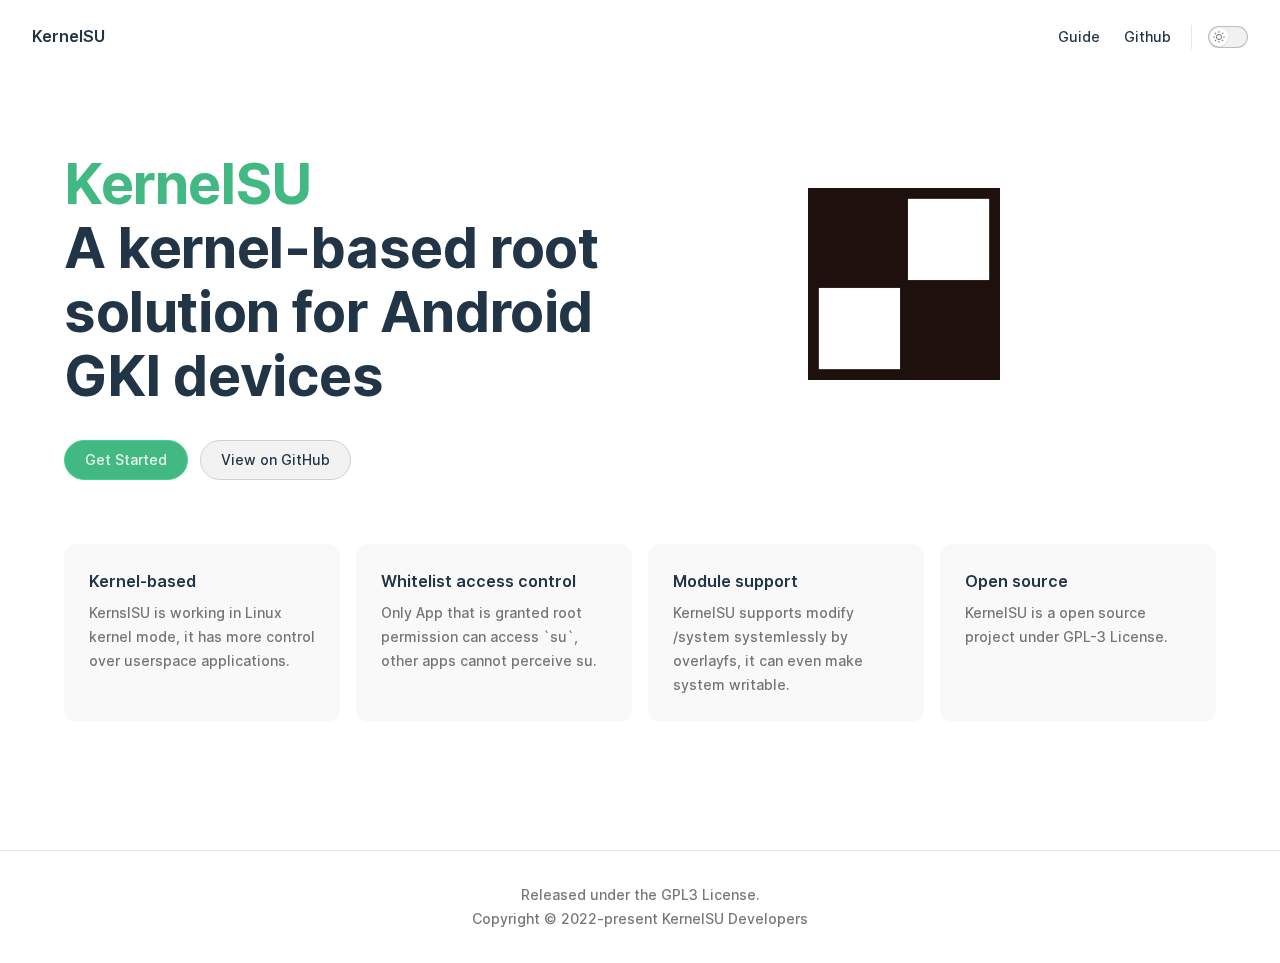
==== commit b8112e54: "deploy: 466790176969a1b1218a559620f925f0bba4de06" ====
--- a/index.html
+++ b/index.html
@@ -6,15 +6,15 @@
     <title>KernelSU | KernelSU</title>
     <meta name="description" content="A kernel-based root solution for Android GKI devices">
     <link rel="stylesheet" href="/assets/style.16cf2de8.css">
-    <link rel="modulepreload" href="/assets/app.21a40fd4.js">
-    <link rel="modulepreload" href="/assets/index.md.8e94c11c.lean.js">
+    <link rel="modulepreload" href="/assets/app.987ed606.js">
+    <link rel="modulepreload" href="/assets/index.md.18bc5bc1.lean.js">
     
     <script id="check-dark-light">(()=>{const e=localStorage.getItem("vitepress-theme-appearance")||"",a=window.matchMedia("(prefers-color-scheme: dark)").matches;(!e||e==="auto"?a:e==="dark")&&document.documentElement.classList.add("dark")})();</script>
   </head>
   <body>
-    <div id="app"><div class="Layout" data-v-f44a984a><!--[--><!--]--><!--[--><span tabindex="-1" data-v-151f2593></span><a href="#VPContent" class="VPSkipLink visually-hidden" data-v-151f2593> Skip to content </a><!--]--><!----><header class="VPNav no-sidebar" data-v-f44a984a data-v-8c0a9870><div class="VPNavBar" data-v-8c0a9870 data-v-1bbed88e><div class="container" data-v-1bbed88e><div class="VPNavBarTitle" data-v-1bbed88e data-v-d5925166><a class="title" href="/" data-v-d5925166><!--[--><!--]--><!----><!--[-->KernelSU<!--]--><!--[--><!--]--></a></div><div class="content" data-v-1bbed88e><!--[--><!--]--><!----><nav aria-labelledby="main-nav-aria-label" class="VPNavBarMenu menu" data-v-1bbed88e data-v-f83db6ba><span id="main-nav-aria-label" class="visually-hidden" data-v-f83db6ba>Main Navigation</span><!--[--><!--[--><a class="VPLink link VPNavBarMenuLink" href="/guide/what-is-kernelsu.html" data-v-f83db6ba data-v-47a2263e data-v-3c355974><!--[-->Guide<!--]--><!----></a><!--]--><!--[--><a class="VPLink link VPNavBarMenuLink" href="https://github.com/tiann/KernelSU" target="_blank" rel="noreferrer" data-v-f83db6ba data-v-47a2263e data-v-3c355974><!--[-->Github<!--]--><!----></a><!--]--><!--]--></nav><!----><div class="VPNavBarAppearance appearance" data-v-1bbed88e data-v-a3e7452b><button class="VPSwitch VPSwitchAppearance" type="button" role="switch" aria-label="toggle dark mode" aria-checked="false" data-v-a3e7452b data-v-481098f9 data-v-eba7420e><span class="check" data-v-eba7420e><span class="icon" data-v-eba7420e><!--[--><svg xmlns="http://www.w3.org/2000/svg" aria-hidden="true" focusable="false" viewbox="0 0 24 24" class="sun" data-v-481098f9><path d="M12,18c-3.3,0-6-2.7-6-6s2.7-6,6-6s6,2.7,6,6S15.3,18,12,18zM12,8c-2.2,0-4,1.8-4,4c0,2.2,1.8,4,4,4c2.2,0,4-1.8,4-4C16,9.8,14.2,8,12,8z"></path><path d="M12,4c-0.6,0-1-0.4-1-1V1c0-0.6,0.4-1,1-1s1,0.4,1,1v2C13,3.6,12.6,4,12,4z"></path><path d="M12,24c-0.6,0-1-0.4-1-1v-2c0-0.6,0.4-1,1-1s1,0.4,1,1v2C13,23.6,12.6,24,12,24z"></path><path d="M5.6,6.6c-0.3,0-0.5-0.1-0.7-0.3L3.5,4.9c-0.4-0.4-0.4-1,0-1.4s1-0.4,1.4,0l1.4,1.4c0.4,0.4,0.4,1,0,1.4C6.2,6.5,5.9,6.6,5.6,6.6z"></path><path d="M19.8,20.8c-0.3,0-0.5-0.1-0.7-0.3l-1.4-1.4c-0.4-0.4-0.4-1,0-1.4s1-0.4,1.4,0l1.4,1.4c0.4,0.4,0.4,1,0,1.4C20.3,20.7,20,20.8,19.8,20.8z"></path><path d="M3,13H1c-0.6,0-1-0.4-1-1s0.4-1,1-1h2c0.6,0,1,0.4,1,1S3.6,13,3,13z"></path><path d="M23,13h-2c-0.6,0-1-0.4-1-1s0.4-1,1-1h2c0.6,0,1,0.4,1,1S23.6,13,23,13z"></path><path d="M4.2,20.8c-0.3,0-0.5-0.1-0.7-0.3c-0.4-0.4-0.4-1,0-1.4l1.4-1.4c0.4-0.4,1-0.4,1.4,0s0.4,1,0,1.4l-1.4,1.4C4.7,20.7,4.5,20.8,4.2,20.8z"></path><path d="M18.4,6.6c-0.3,0-0.5-0.1-0.7-0.3c-0.4-0.4-0.4-1,0-1.4l1.4-1.4c0.4-0.4,1-0.4,1.4,0s0.4,1,0,1.4l-1.4,1.4C18.9,6.5,18.6,6.6,18.4,6.6z"></path></svg><svg xmlns="http://www.w3.org/2000/svg" aria-hidden="true" focusable="false" viewbox="0 0 24 24" class="moon" data-v-481098f9><path d="M12.1,22c-0.3,0-0.6,0-0.9,0c-5.5-0.5-9.5-5.4-9-10.9c0.4-4.8,4.2-8.6,9-9c0.4,0,0.8,0.2,1,0.5c0.2,0.3,0.2,0.8-0.1,1.1c-2,2.7-1.4,6.4,1.3,8.4c2.1,1.6,5,1.6,7.1,0c0.3-0.2,0.7-0.3,1.1-0.1c0.3,0.2,0.5,0.6,0.5,1c-0.2,2.7-1.5,5.1-3.6,6.8C16.6,21.2,14.4,22,12.1,22zM9.3,4.4c-2.9,1-5,3.6-5.2,6.8c-0.4,4.4,2.8,8.3,7.2,8.7c2.1,0.2,4.2-0.4,5.8-1.8c1.1-0.9,1.9-2.1,2.4-3.4c-2.5,0.9-5.3,0.5-7.5-1.1C9.2,11.4,8.1,7.7,9.3,4.4z"></path></svg><!--]--></span></span></button></div><!----><div class="VPFlyout VPNavBarExtra extra" data-v-1bbed88e data-v-e4361c82 data-v-6ffb57d3><button type="button" class="button" aria-haspopup="true" aria-expanded="false" aria-label="extra navigation" data-v-6ffb57d3><svg xmlns="http://www.w3.org/2000/svg" aria-hidden="true" focusable="false" viewbox="0 0 24 24" class="icon" data-v-6ffb57d3><circle cx="12" cy="12" r="2"></circle><circle cx="19" cy="12" r="2"></circle><circle cx="5" cy="12" r="2"></circle></svg></button><div class="menu" data-v-6ffb57d3><div class="VPMenu" data-v-6ffb57d3 data-v-1c5d0cfc><!----><!--[--><!--[--><!----><div class="group" data-v-e4361c82><div class="item appearance" data-v-e4361c82><p class="label" data-v-e4361c82>Appearance</p><div class="appearance-action" data-v-e4361c82><button class="VPSwitch VPSwitchAppearance" type="button" role="switch" aria-label="toggle dark mode" aria-checked="false" data-v-e4361c82 data-v-481098f9 data-v-eba7420e><span class="check" data-v-eba7420e><span class="icon" data-v-eba7420e><!--[--><svg xmlns="http://www.w3.org/2000/svg" aria-hidden="true" focusable="false" viewbox="0 0 24 24" class="sun" data-v-481098f9><path d="M12,18c-3.3,0-6-2.7-6-6s2.7-6,6-6s6,2.7,6,6S15.3,18,12,18zM12,8c-2.2,0-4,1.8-4,4c0,2.2,1.8,4,4,4c2.2,0,4-1.8,4-4C16,9.8,14.2,8,12,8z"></path><path d="M12,4c-0.6,0-1-0.4-1-1V1c0-0.6,0.4-1,1-1s1,0.4,1,1v2C13,3.6,12.6,4,12,4z"></path><path d="M12,24c-0.6,0-1-0.4-1-1v-2c0-0.6,0.4-1,1-1s1,0.4,1,1v2C13,23.6,12.6,24,12,24z"></path><path d="M5.6,6.6c-0.3,0-0.5-0.1-0.7-0.3L3.5,4.9c-0.4-0.4-0.4-1,0-1.4s1-0.4,1.4,0l1.4,1.4c0.4,0.4,0.4,1,0,1.4C6.2,6.5,5.9,6.6,5.6,6.6z"></path><path d="M19.8,20.8c-0.3,0-0.5-0.1-0.7-0.3l-1.4-1.4c-0.4-0.4-0.4-1,0-1.4s1-0.4,1.4,0l1.4,1.4c0.4,0.4,0.4,1,0,1.4C20.3,20.7,20,20.8,19.8,20.8z"></path><path d="M3,13H1c-0.6,0-1-0.4-1-1s0.4-1,1-1h2c0.6,0,1,0.4,1,1S3.6,13,3,13z"></path><path d="M23,13h-2c-0.6,0-1-0.4-1-1s0.4-1,1-1h2c0.6,0,1,0.4,1,1S23.6,13,23,13z"></path><path d="M4.2,20.8c-0.3,0-0.5-0.1-0.7-0.3c-0.4-0.4-0.4-1,0-1.4l1.4-1.4c0.4-0.4,1-0.4,1.4,0s0.4,1,0,1.4l-1.4,1.4C4.7,20.7,4.5,20.8,4.2,20.8z"></path><path d="M18.4,6.6c-0.3,0-0.5-0.1-0.7-0.3c-0.4-0.4-0.4-1,0-1.4l1.4-1.4c0.4-0.4,1-0.4,1.4,0s0.4,1,0,1.4l-1.4,1.4C18.9,6.5,18.6,6.6,18.4,6.6z"></path></svg><svg xmlns="http://www.w3.org/2000/svg" aria-hidden="true" focusable="false" viewbox="0 0 24 24" class="moon" data-v-481098f9><path d="M12.1,22c-0.3,0-0.6,0-0.9,0c-5.5-0.5-9.5-5.4-9-10.9c0.4-4.8,4.2-8.6,9-9c0.4,0,0.8,0.2,1,0.5c0.2,0.3,0.2,0.8-0.1,1.1c-2,2.7-1.4,6.4,1.3,8.4c2.1,1.6,5,1.6,7.1,0c0.3-0.2,0.7-0.3,1.1-0.1c0.3,0.2,0.5,0.6,0.5,1c-0.2,2.7-1.5,5.1-3.6,6.8C16.6,21.2,14.4,22,12.1,22zM9.3,4.4c-2.9,1-5,3.6-5.2,6.8c-0.4,4.4,2.8,8.3,7.2,8.7c2.1,0.2,4.2-0.4,5.8-1.8c1.1-0.9,1.9-2.1,2.4-3.4c-2.5,0.9-5.3,0.5-7.5-1.1C9.2,11.4,8.1,7.7,9.3,4.4z"></path></svg><!--]--></span></span></button></div></div></div><!----><!--]--><!--]--></div></div></div><!--[--><!--]--><button type="button" class="VPNavBarHamburger hamburger" aria-label="mobile navigation" aria-expanded="false" aria-controls="VPNavScreen" data-v-1bbed88e data-v-e5dd9c1c><span class="container" data-v-e5dd9c1c><span class="top" data-v-e5dd9c1c></span><span class="middle" data-v-e5dd9c1c></span><span class="bottom" data-v-e5dd9c1c></span></span></button></div></div></div><!----></header><!----><!----><div class="VPContent is-home" id="VPContent" data-v-f44a984a data-v-d981fe29><div class="VPHome" data-v-d981fe29 data-v-1db23833><!--[--><!--]--><div class="VPHero has-image VPHomeHero" data-v-1db23833 data-v-0a0d4301><div class="container" data-v-0a0d4301><div class="main" data-v-0a0d4301><h1 class="name" data-v-0a0d4301><span class="clip" data-v-0a0d4301>KernelSU</span></h1><p class="text" data-v-0a0d4301>A kernel-based root solution for Android GKI devices</p><!----><div class="actions" data-v-0a0d4301><!--[--><div class="action" data-v-0a0d4301><a class="VPButton medium brand" href="/guide/what-is-kernelsu.html" data-v-0a0d4301 data-v-53dbb8eb>Get Started</a></div><div class="action" data-v-0a0d4301><a class="VPButton medium alt" href="https://github.com/tiann/KernelSU" target="_blank" rel="noreferrer" data-v-0a0d4301 data-v-53dbb8eb>View on GitHub</a></div><!--]--></div></div><div class="image" data-v-0a0d4301><div class="image-container" data-v-0a0d4301><div class="image-bg" data-v-0a0d4301></div><!--[--><img class="VPImage image-src" src="/logo.png" alt="KernelSU" data-v-b7ac6bd3><!--]--></div></div></div></div><!--[--><!--]--><!--[--><!--]--><div class="VPFeatures VPHomeFeatures" data-v-1db23833 data-v-69662dc1><div class="container" data-v-69662dc1><div class="items" data-v-69662dc1><!--[--><div class="grid-4 item" data-v-69662dc1><span class="VPLink VPFeature" data-v-69662dc1 data-v-b8147458 data-v-3c355974><!--[--><article class="box" data-v-b8147458><!----><h2 class="title" data-v-b8147458>Kernel-based</h2><p class="details" data-v-b8147458>KernslSU is working in Linux kernel mode, it has more control over userspace applications.</p><!----></article><!--]--><!----></span></div><div class="grid-4 item" data-v-69662dc1><span class="VPLink VPFeature" data-v-69662dc1 data-v-b8147458 data-v-3c355974><!--[--><article class="box" data-v-b8147458><!----><h2 class="title" data-v-b8147458>Whitelist access control</h2><p class="details" data-v-b8147458>Only App that is granted root permission can access `su`, other apps cannot perceive su.</p><!----></article><!--]--><!----></span></div><div class="grid-4 item" data-v-69662dc1><span class="VPLink VPFeature" data-v-69662dc1 data-v-b8147458 data-v-3c355974><!--[--><article class="box" data-v-b8147458><!----><h2 class="title" data-v-b8147458>Module support</h2><p class="details" data-v-b8147458>coming soon.</p><!----></article><!--]--><!----></span></div><div class="grid-4 item" data-v-69662dc1><span class="VPLink VPFeature" data-v-69662dc1 data-v-b8147458 data-v-3c355974><!--[--><article class="box" data-v-b8147458><!----><h2 class="title" data-v-b8147458>Open source</h2><p class="details" data-v-b8147458>KernelSU is a open source project under GPL-3 License.</p><!----></article><!--]--><!----></span></div><!--]--></div></div></div><!--[--><!--]--><div style="position:relative;" data-v-1db23833><div></div></div></div></div><footer class="VPFooter" data-v-f44a984a data-v-9f24cc86><div class="container" data-v-9f24cc86><p class="message" data-v-9f24cc86>Released under the GPL3 License.</p><p class="copyright" data-v-9f24cc86>Copyright © 2022-present KernelSU Developers</p></div></footer><!--[--><!--]--></div></div>
-    <script>__VP_HASH_MAP__ = JSON.parse("{\"guide_how-to-build.md\":\"c4e2e725\",\"guide_installation.md\":\"8d84f8e2\",\"guide_what-is-kernelsu.md\":\"b0ba3f4f\",\"index.md\":\"8e94c11c\"}")</script>
-    <script type="module" async src="/assets/app.21a40fd4.js"></script>
+    <div id="app"><div class="Layout" data-v-f44a984a><!--[--><!--]--><!--[--><span tabindex="-1" data-v-151f2593></span><a href="#VPContent" class="VPSkipLink visually-hidden" data-v-151f2593> Skip to content </a><!--]--><!----><header class="VPNav no-sidebar" data-v-f44a984a data-v-8c0a9870><div class="VPNavBar" data-v-8c0a9870 data-v-1bbed88e><div class="container" data-v-1bbed88e><div class="VPNavBarTitle" data-v-1bbed88e data-v-d5925166><a class="title" href="/" data-v-d5925166><!--[--><!--]--><!----><!--[-->KernelSU<!--]--><!--[--><!--]--></a></div><div class="content" data-v-1bbed88e><!--[--><!--]--><!----><nav aria-labelledby="main-nav-aria-label" class="VPNavBarMenu menu" data-v-1bbed88e data-v-f83db6ba><span id="main-nav-aria-label" class="visually-hidden" data-v-f83db6ba>Main Navigation</span><!--[--><!--[--><a class="VPLink link VPNavBarMenuLink" href="/guide/what-is-kernelsu.html" data-v-f83db6ba data-v-47a2263e data-v-3c355974><!--[-->Guide<!--]--><!----></a><!--]--><!--[--><a class="VPLink link VPNavBarMenuLink" href="https://github.com/tiann/KernelSU" target="_blank" rel="noreferrer" data-v-f83db6ba data-v-47a2263e data-v-3c355974><!--[-->Github<!--]--><!----></a><!--]--><!--]--></nav><!----><div class="VPNavBarAppearance appearance" data-v-1bbed88e data-v-a3e7452b><button class="VPSwitch VPSwitchAppearance" type="button" role="switch" aria-label="toggle dark mode" aria-checked="false" data-v-a3e7452b data-v-481098f9 data-v-eba7420e><span class="check" data-v-eba7420e><span class="icon" data-v-eba7420e><!--[--><svg xmlns="http://www.w3.org/2000/svg" aria-hidden="true" focusable="false" viewbox="0 0 24 24" class="sun" data-v-481098f9><path d="M12,18c-3.3,0-6-2.7-6-6s2.7-6,6-6s6,2.7,6,6S15.3,18,12,18zM12,8c-2.2,0-4,1.8-4,4c0,2.2,1.8,4,4,4c2.2,0,4-1.8,4-4C16,9.8,14.2,8,12,8z"></path><path d="M12,4c-0.6,0-1-0.4-1-1V1c0-0.6,0.4-1,1-1s1,0.4,1,1v2C13,3.6,12.6,4,12,4z"></path><path d="M12,24c-0.6,0-1-0.4-1-1v-2c0-0.6,0.4-1,1-1s1,0.4,1,1v2C13,23.6,12.6,24,12,24z"></path><path d="M5.6,6.6c-0.3,0-0.5-0.1-0.7-0.3L3.5,4.9c-0.4-0.4-0.4-1,0-1.4s1-0.4,1.4,0l1.4,1.4c0.4,0.4,0.4,1,0,1.4C6.2,6.5,5.9,6.6,5.6,6.6z"></path><path d="M19.8,20.8c-0.3,0-0.5-0.1-0.7-0.3l-1.4-1.4c-0.4-0.4-0.4-1,0-1.4s1-0.4,1.4,0l1.4,1.4c0.4,0.4,0.4,1,0,1.4C20.3,20.7,20,20.8,19.8,20.8z"></path><path d="M3,13H1c-0.6,0-1-0.4-1-1s0.4-1,1-1h2c0.6,0,1,0.4,1,1S3.6,13,3,13z"></path><path d="M23,13h-2c-0.6,0-1-0.4-1-1s0.4-1,1-1h2c0.6,0,1,0.4,1,1S23.6,13,23,13z"></path><path d="M4.2,20.8c-0.3,0-0.5-0.1-0.7-0.3c-0.4-0.4-0.4-1,0-1.4l1.4-1.4c0.4-0.4,1-0.4,1.4,0s0.4,1,0,1.4l-1.4,1.4C4.7,20.7,4.5,20.8,4.2,20.8z"></path><path d="M18.4,6.6c-0.3,0-0.5-0.1-0.7-0.3c-0.4-0.4-0.4-1,0-1.4l1.4-1.4c0.4-0.4,1-0.4,1.4,0s0.4,1,0,1.4l-1.4,1.4C18.9,6.5,18.6,6.6,18.4,6.6z"></path></svg><svg xmlns="http://www.w3.org/2000/svg" aria-hidden="true" focusable="false" viewbox="0 0 24 24" class="moon" data-v-481098f9><path d="M12.1,22c-0.3,0-0.6,0-0.9,0c-5.5-0.5-9.5-5.4-9-10.9c0.4-4.8,4.2-8.6,9-9c0.4,0,0.8,0.2,1,0.5c0.2,0.3,0.2,0.8-0.1,1.1c-2,2.7-1.4,6.4,1.3,8.4c2.1,1.6,5,1.6,7.1,0c0.3-0.2,0.7-0.3,1.1-0.1c0.3,0.2,0.5,0.6,0.5,1c-0.2,2.7-1.5,5.1-3.6,6.8C16.6,21.2,14.4,22,12.1,22zM9.3,4.4c-2.9,1-5,3.6-5.2,6.8c-0.4,4.4,2.8,8.3,7.2,8.7c2.1,0.2,4.2-0.4,5.8-1.8c1.1-0.9,1.9-2.1,2.4-3.4c-2.5,0.9-5.3,0.5-7.5-1.1C9.2,11.4,8.1,7.7,9.3,4.4z"></path></svg><!--]--></span></span></button></div><!----><div class="VPFlyout VPNavBarExtra extra" data-v-1bbed88e data-v-e4361c82 data-v-6ffb57d3><button type="button" class="button" aria-haspopup="true" aria-expanded="false" aria-label="extra navigation" data-v-6ffb57d3><svg xmlns="http://www.w3.org/2000/svg" aria-hidden="true" focusable="false" viewbox="0 0 24 24" class="icon" data-v-6ffb57d3><circle cx="12" cy="12" r="2"></circle><circle cx="19" cy="12" r="2"></circle><circle cx="5" cy="12" r="2"></circle></svg></button><div class="menu" data-v-6ffb57d3><div class="VPMenu" data-v-6ffb57d3 data-v-1c5d0cfc><!----><!--[--><!--[--><!----><div class="group" data-v-e4361c82><div class="item appearance" data-v-e4361c82><p class="label" data-v-e4361c82>Appearance</p><div class="appearance-action" data-v-e4361c82><button class="VPSwitch VPSwitchAppearance" type="button" role="switch" aria-label="toggle dark mode" aria-checked="false" data-v-e4361c82 data-v-481098f9 data-v-eba7420e><span class="check" data-v-eba7420e><span class="icon" data-v-eba7420e><!--[--><svg xmlns="http://www.w3.org/2000/svg" aria-hidden="true" focusable="false" viewbox="0 0 24 24" class="sun" data-v-481098f9><path d="M12,18c-3.3,0-6-2.7-6-6s2.7-6,6-6s6,2.7,6,6S15.3,18,12,18zM12,8c-2.2,0-4,1.8-4,4c0,2.2,1.8,4,4,4c2.2,0,4-1.8,4-4C16,9.8,14.2,8,12,8z"></path><path d="M12,4c-0.6,0-1-0.4-1-1V1c0-0.6,0.4-1,1-1s1,0.4,1,1v2C13,3.6,12.6,4,12,4z"></path><path d="M12,24c-0.6,0-1-0.4-1-1v-2c0-0.6,0.4-1,1-1s1,0.4,1,1v2C13,23.6,12.6,24,12,24z"></path><path d="M5.6,6.6c-0.3,0-0.5-0.1-0.7-0.3L3.5,4.9c-0.4-0.4-0.4-1,0-1.4s1-0.4,1.4,0l1.4,1.4c0.4,0.4,0.4,1,0,1.4C6.2,6.5,5.9,6.6,5.6,6.6z"></path><path d="M19.8,20.8c-0.3,0-0.5-0.1-0.7-0.3l-1.4-1.4c-0.4-0.4-0.4-1,0-1.4s1-0.4,1.4,0l1.4,1.4c0.4,0.4,0.4,1,0,1.4C20.3,20.7,20,20.8,19.8,20.8z"></path><path d="M3,13H1c-0.6,0-1-0.4-1-1s0.4-1,1-1h2c0.6,0,1,0.4,1,1S3.6,13,3,13z"></path><path d="M23,13h-2c-0.6,0-1-0.4-1-1s0.4-1,1-1h2c0.6,0,1,0.4,1,1S23.6,13,23,13z"></path><path d="M4.2,20.8c-0.3,0-0.5-0.1-0.7-0.3c-0.4-0.4-0.4-1,0-1.4l1.4-1.4c0.4-0.4,1-0.4,1.4,0s0.4,1,0,1.4l-1.4,1.4C4.7,20.7,4.5,20.8,4.2,20.8z"></path><path d="M18.4,6.6c-0.3,0-0.5-0.1-0.7-0.3c-0.4-0.4-0.4-1,0-1.4l1.4-1.4c0.4-0.4,1-0.4,1.4,0s0.4,1,0,1.4l-1.4,1.4C18.9,6.5,18.6,6.6,18.4,6.6z"></path></svg><svg xmlns="http://www.w3.org/2000/svg" aria-hidden="true" focusable="false" viewbox="0 0 24 24" class="moon" data-v-481098f9><path d="M12.1,22c-0.3,0-0.6,0-0.9,0c-5.5-0.5-9.5-5.4-9-10.9c0.4-4.8,4.2-8.6,9-9c0.4,0,0.8,0.2,1,0.5c0.2,0.3,0.2,0.8-0.1,1.1c-2,2.7-1.4,6.4,1.3,8.4c2.1,1.6,5,1.6,7.1,0c0.3-0.2,0.7-0.3,1.1-0.1c0.3,0.2,0.5,0.6,0.5,1c-0.2,2.7-1.5,5.1-3.6,6.8C16.6,21.2,14.4,22,12.1,22zM9.3,4.4c-2.9,1-5,3.6-5.2,6.8c-0.4,4.4,2.8,8.3,7.2,8.7c2.1,0.2,4.2-0.4,5.8-1.8c1.1-0.9,1.9-2.1,2.4-3.4c-2.5,0.9-5.3,0.5-7.5-1.1C9.2,11.4,8.1,7.7,9.3,4.4z"></path></svg><!--]--></span></span></button></div></div></div><!----><!--]--><!--]--></div></div></div><!--[--><!--]--><button type="button" class="VPNavBarHamburger hamburger" aria-label="mobile navigation" aria-expanded="false" aria-controls="VPNavScreen" data-v-1bbed88e data-v-e5dd9c1c><span class="container" data-v-e5dd9c1c><span class="top" data-v-e5dd9c1c></span><span class="middle" data-v-e5dd9c1c></span><span class="bottom" data-v-e5dd9c1c></span></span></button></div></div></div><!----></header><!----><!----><div class="VPContent is-home" id="VPContent" data-v-f44a984a data-v-d981fe29><div class="VPHome" data-v-d981fe29 data-v-1db23833><!--[--><!--]--><div class="VPHero has-image VPHomeHero" data-v-1db23833 data-v-0a0d4301><div class="container" data-v-0a0d4301><div class="main" data-v-0a0d4301><h1 class="name" data-v-0a0d4301><span class="clip" data-v-0a0d4301>KernelSU</span></h1><p class="text" data-v-0a0d4301>A kernel-based root solution for Android GKI devices</p><!----><div class="actions" data-v-0a0d4301><!--[--><div class="action" data-v-0a0d4301><a class="VPButton medium brand" href="/guide/what-is-kernelsu.html" data-v-0a0d4301 data-v-53dbb8eb>Get Started</a></div><div class="action" data-v-0a0d4301><a class="VPButton medium alt" href="https://github.com/tiann/KernelSU" target="_blank" rel="noreferrer" data-v-0a0d4301 data-v-53dbb8eb>View on GitHub</a></div><!--]--></div></div><div class="image" data-v-0a0d4301><div class="image-container" data-v-0a0d4301><div class="image-bg" data-v-0a0d4301></div><!--[--><img class="VPImage image-src" src="/logo.png" alt="KernelSU" data-v-b7ac6bd3><!--]--></div></div></div></div><!--[--><!--]--><!--[--><!--]--><div class="VPFeatures VPHomeFeatures" data-v-1db23833 data-v-69662dc1><div class="container" data-v-69662dc1><div class="items" data-v-69662dc1><!--[--><div class="grid-4 item" data-v-69662dc1><span class="VPLink VPFeature" data-v-69662dc1 data-v-b8147458 data-v-3c355974><!--[--><article class="box" data-v-b8147458><!----><h2 class="title" data-v-b8147458>Kernel-based</h2><p class="details" data-v-b8147458>KernslSU is working in Linux kernel mode, it has more control over userspace applications.</p><!----></article><!--]--><!----></span></div><div class="grid-4 item" data-v-69662dc1><span class="VPLink VPFeature" data-v-69662dc1 data-v-b8147458 data-v-3c355974><!--[--><article class="box" data-v-b8147458><!----><h2 class="title" data-v-b8147458>Whitelist access control</h2><p class="details" data-v-b8147458>Only App that is granted root permission can access `su`, other apps cannot perceive su.</p><!----></article><!--]--><!----></span></div><div class="grid-4 item" data-v-69662dc1><span class="VPLink VPFeature" data-v-69662dc1 data-v-b8147458 data-v-3c355974><!--[--><article class="box" data-v-b8147458><!----><h2 class="title" data-v-b8147458>Module support</h2><p class="details" data-v-b8147458>KernelSU supports modify /system systemlessly by overlayfs, it can even make system writable.</p><!----></article><!--]--><!----></span></div><div class="grid-4 item" data-v-69662dc1><span class="VPLink VPFeature" data-v-69662dc1 data-v-b8147458 data-v-3c355974><!--[--><article class="box" data-v-b8147458><!----><h2 class="title" data-v-b8147458>Open source</h2><p class="details" data-v-b8147458>KernelSU is a open source project under GPL-3 License.</p><!----></article><!--]--><!----></span></div><!--]--></div></div></div><!--[--><!--]--><div style="position:relative;" data-v-1db23833><div></div></div></div></div><footer class="VPFooter" data-v-f44a984a data-v-9f24cc86><div class="container" data-v-9f24cc86><p class="message" data-v-9f24cc86>Released under the GPL3 License.</p><p class="copyright" data-v-9f24cc86>Copyright © 2022-present KernelSU Developers</p></div></footer><!--[--><!--]--></div></div>
+    <script>__VP_HASH_MAP__ = JSON.parse("{\"guide_what-is-kernelsu.md\":\"d1cf56dd\",\"guide_how-to-build.md\":\"9f9002d5\",\"guide_faq.md\":\"4ae0a60f\",\"index.md\":\"18bc5bc1\",\"guide_installation.md\":\"0e1967be\"}")</script>
+    <script type="module" async src="/assets/app.987ed606.js"></script>
     
   </body>
 </html>